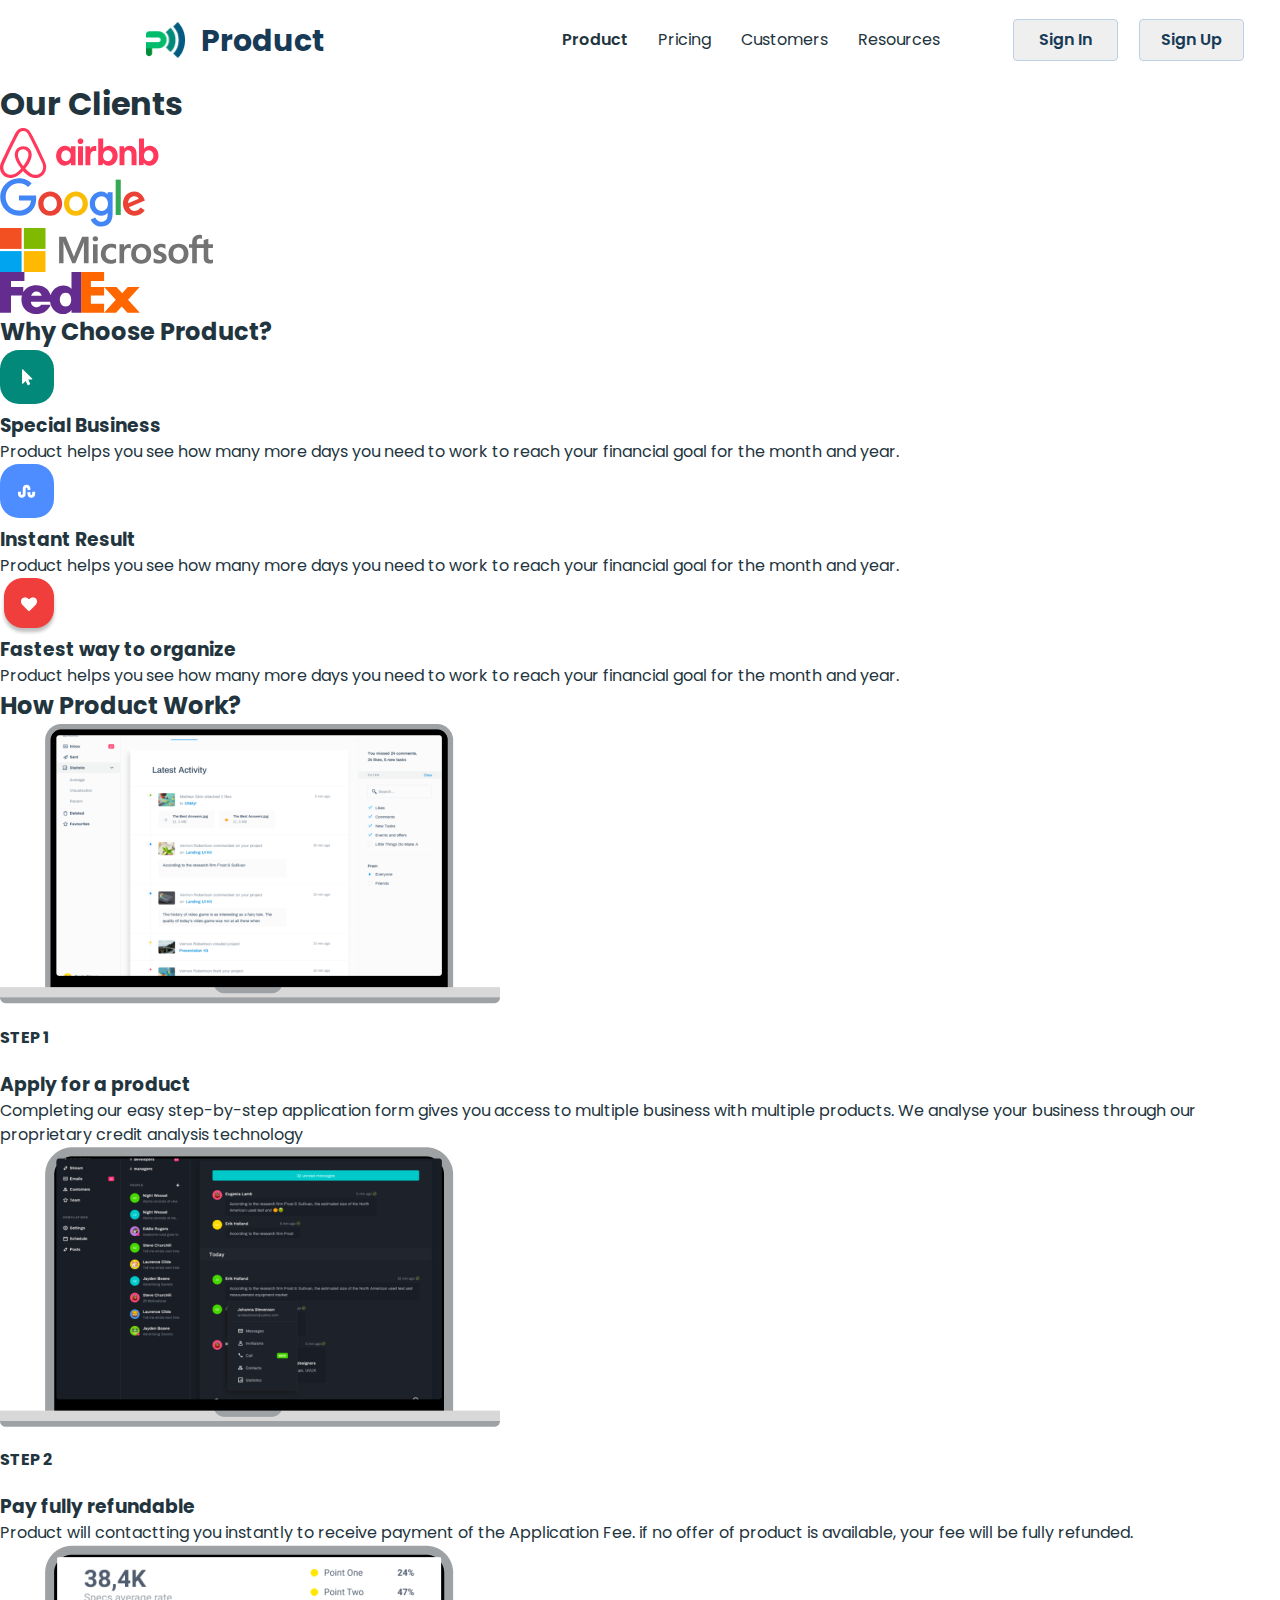
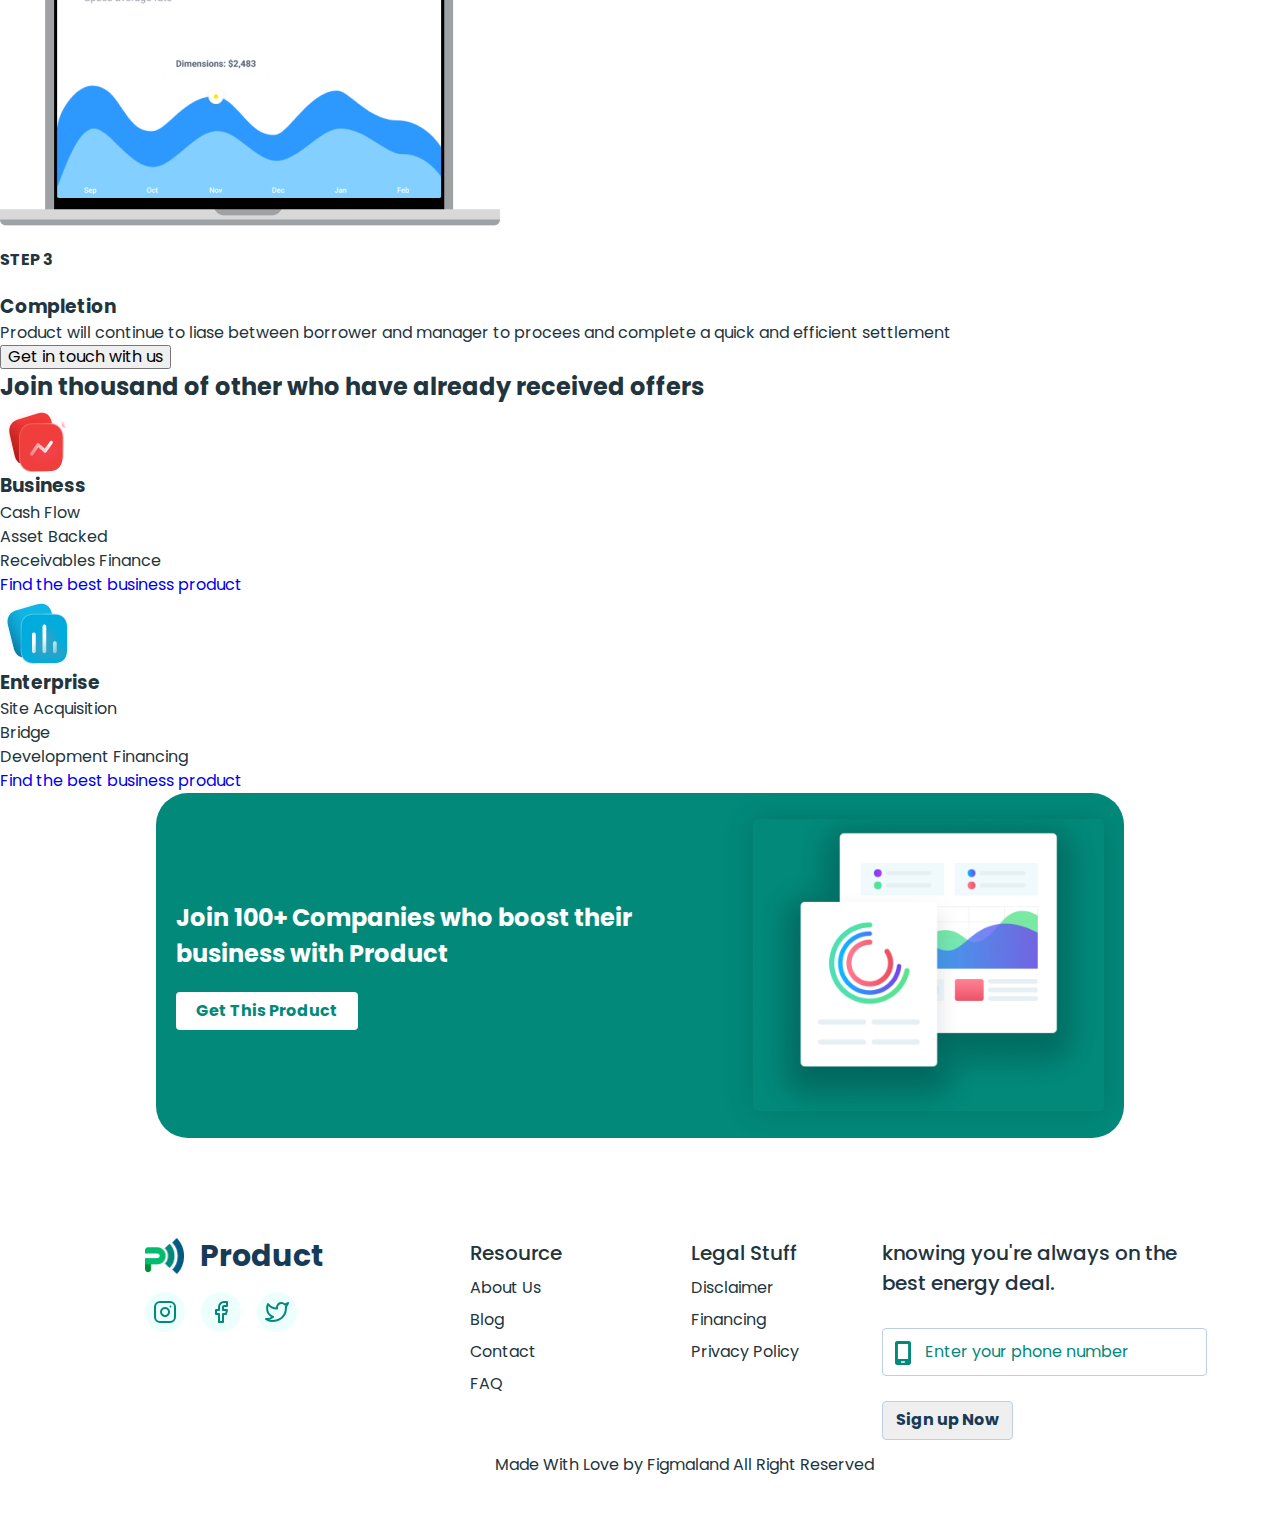
==== customer.html @ 03fc4db6 "companies-product start" ====
<!DOCTYPE html>
<html lang="en">

<head>
    <meta charset="UTF-8">
    <meta name="viewport" content="width=device-width, initial-scale=1.0">
    <title>Customer</title>
    <link rel="stylesheet"
        href="https://cdnjs.cloudflare.com/ajax/libs/modern-normalize/3.0.1/modern-normalize.min.css" />
    <link rel="stylesheet" href="https://fonts.googleapis.com/css2?family=Poppins:wght@400;500;600&display=swap">
    <link rel="stylesheet" href="https://fonts.googleapis.com/css2?family=Inter:wght@400;500;600&display=swap">
    <link rel="stylesheet" href="https://fonts.googleapis.com/css2?family=Montserrat:wght@400;500;600&display=swap">
    <link rel="stylesheet" href="https://fonts.googleapis.com/css2?family=Roboto:wght@400;500;600&display=swap">
    <link rel="stylesheet" href="https://fonts.googleapis.com/css2?family=Asap+Condensed:wght@400;500;600&display=swap">
    <link rel="stylesheet" href="./css/styles.css">
</head>

<body>

    <header>
        <div class="flex-block container">
            <nav>
                <a class="logo" href="./index.html"><img src="./images/logo.png" alt="logo" />Product</a>
                <ul class="nav-links">
                    <li><a href="./index.html">Product</a></li>
                    <li><a href="./prising.html">Pricing</a></li>
                    <li><a href="./customer.html">Customers</a></li>
                    <li><a href="./resources.html">Resources</a></li>
                </ul>
            </nav>
            <ul class="header-buttons">
                <li><button type="button">Sign In</button></li>
                <li><button type="button">Sign Up</button></li>
            </ul>
        </div>
    </header>

    <main>

        <section class="our-clients">
            <h1>Our Clients</h1>
            <ul>
                <li><img src="./images/customer/airbnb-logo.svg" alt="Airbnb Logo"></li>
                <li><img src="./images/customer/google-logo.svg" alt="Google Logo"></li>
                <li><img src="./images/customer/microsoft-logo.svg" alt="Microsoft Logo"></li>
                <li><img src="./images/customer/fedex-logo.svg" alt="FedEx Logo"></li>
            </ul>
        </section>

        <section class="choose-product">
            <h2>Why Choose Product?</h2>
            <ul class="choose-product-list">
                <li>
                    <img src="./images/icon-1.svg" alt="Special business icon">
                    <h3>Special Business</h3>
                    <p>Product helps you see how many
                        more days you need to work
                        to reach your financial goal
                        for the month and year.</p>
                </li>
                <li>
                    <img src="./images/icon-2.svg" alt="Instant result icon">
                    <h3>Instant Result</h3>
                    <p>Product helps you see how many
                        more days you need to work
                        to reach your financial goal
                        for the month and year.</p>
                </li>
                <li>
                    <img src="./images/customer/fastest-way-icon.png" alt="Fastest way icon">
                    <h3>Fastest way to organize</h3>
                    <p>Product helps you see how many
                        more days you need to work
                        to reach your financial goal
                        for the month and year.</p>
                </li>
            </ul>
        </section>

        <section class="how-product-work">
            <h2>How Product Work?</h2>
            <ul class="how-product-work-list">
                <li>
                    <img src="./images/customer/mac1.png" alt="Customer 1">
                    <h4>STEP 1</h4>
                    <h3>Apply for a product</h3>
                    <p>Completing our easy step-by-step application form gives you access to multiple business with
                        multiple products. We
                        analyse your business through our proprietary credit analysis technology</p>
                </li>
                <li>
                    <img src="./images/customer/mac2.png" alt="Customer 2">
                    <h4>STEP 2</h4>
                    <h3>Pay fully refundable</h3>
                    <p>Product will contactting you instantly to receive payment of the Application Fee. if no offer of
                        product is available,
                        your fee will be fully refunded.</p>
                </li>
                <li>
                    <img src="./images/customer/mac3.png" alt="Customer 3">
                    <h4>STEP 3</h4>
                    <h3>Completion</h3>
                    <p>Product will continue to liase between borrower and manager to procees
                        and complete a quick and efficient settlement</p>
                </li>
            </ul>
            <button type="button">Get in touch with us</button>
        </section>

        <section class="received-offers">
            <h2>Join thousand of other who have already received offers</h2>
            <ul class="received-offers-list">
                <li>
                    <img src="./images/customer/activity.png" alt="Business icon">
                    <h3>Business</h3>
                    <ul>
                        <li>Cash Flow</li>
                        <li>Asset Backed</li>
                        <li>Receivables Finance</li>
                    </ul>
                    <a href="#">Find the best business product</a>
                </li>
                <li>
                    <img src="./images/customer/chart.png" alt="Enterprise icon">
                    <h3>Enterprise</h3>
                    <ul>
                        <li>Site Acquisition</li>
                        <li>Bridge</li>
                        <li>Development Financing</li>
                    </ul>
                    <a href="#">Find the best business product</a>
                </li>
            </ul>
        </section>

        <section class="companies-product">
            <div class="flex-block container">
                <div class="companies-product-block">
                    <div class="companies-product-content">
                        <h2>Join 100+ Companies who boost their business with Product</h2>
                        <button type="button">Get This Product</button>
                    </div>
                    <div class="companies-product-image">
                        <img src="./images/promo.png" alt="business with Product">
                    </div>
                </div>
            </div>
        </section>
    </main>

    <footer>
        <div class="flex-block container">
            <div class="footer-column-block">
                <nav class="footer-nav">
                    <div class="footer-logo">
                        <a class="logo" href="./index.html"><img src="./images/logo.png" alt="logo" />Product</a>
                        <ul class="footer-social-list">
                            <li class="social-item">
                                <a class="social-link" href="https://www.instagram.com" target="_blank"
                                    rel="noopener noreferer">
                                    <svg class="social-icon" width="24" height="24">
                                        <use href="./images/icons.svg#instagram"></use>
                                    </svg>
                                </a>
                            </li>
                            <li class="social-item">
                                <a class="social-link" href="https://www.facebook.com" target="_blank"
                                    rel="noopener noreferer">
                                    <svg class="social-icon" width="24" height="24">
                                        <use href="./images/icons.svg#facebook"></use>
                                    </svg>
                                </a>
                            </li>
                            <li class="social-item">
                                <a class="social-link" href="https://www.twitter.com" target="_blank"
                                    rel="noopener noreferer">
                                    <svg class="social-icon" width="24" height="24">
                                        <use href="./images/icons.svg#twitter"></use>
                                    </svg>
                                </a>
                            </li>
                        </ul>
                    </div>
                    <div class="footer-column-resource">
                        <h3>Resource</h3>
                        <ul class="footer-links">
                            <li><a href="#">About Us</a></li>
                            <li><a href="#">Blog</a></li>
                            <li><a href="#">Contact</a></li>
                            <li><a href="#">FAQ</a></li>
                        </ul>
                    </div>
                    <div class="footer-column-legal">
                        <h3>Legal Stuff</h3>
                        <ul class="footer-links">
                            <li><a href="#">Disclaimer</a></li>
                            <li><a href="#">Financing</a></li>
                            <li><a href="#">Privacy Policy</a></li>
                        </ul>
                    </div>
                    <div class="footer-column-signup">
                        <h3>knowing you're always on the best energy deal.</h3>
                        <div class="input-block-container">
                            <input type="tel" placeholder="Enter your phone number" class="contact-form-input">
                            <button type="button">Sign up Now</button>
                            <svg class="contact-form-icon" width="18" height="28">
                                <use href="./images/icons.svg#mobile-screen"></use>
                            </svg>
                        </div>
                    </div>
                </nav>
                <div class="footer-copyright">
                    <p>Made With Love by Figmaland All Right Reserved</p>
                </div>
            </div>
        </div>
    </footer>

</body>

</html>
---- css/styles.css ----
:root {
    --font-family: "Poppins", sans-serif;
    --second-family: "Inter", sans-serif;
    --third-family: "Montserrat", sans-serif;
    --font3: "FontAwesome", sans-serif;
    --font4: "Roboto", sans-serif;
    --font5: "ProximaNova", sans-serif;
    --font6: "Asap Condensed", sans-serif;
}

html {
    box-sizing: border-box;
}

h1,
h2,
h3,
p {
    padding: 0;
    margin: 0;
}

img {
    display: block;
}

a {
    text-decoration: none;
}

ul {
    list-style-type: none;
    padding: 0;
    margin: 0;
}

body {
    font-family: var(--font-family);
    font-size: 16px;
    line-height: 1.5;
    background-color: #fff;
    color: #22343d;
    margin: 0;
    padding: 0;
}

.container {
    max-width: 1400px;
    margin: 0 auto;
}

.flex-block {
    display: flex;
}

/* Header */

header {
    display: flex;
    justify-content: space-between;
    align-items: center;
}

header img {
    width: 39px;
    height: 36px;
    margin: 22px 16px 22px 146px;
}

.logo {
    font-weight: 700;
    font-size: 30px;
    line-height: 0.9;
    color: #173a56;
}

nav {
    display: flex;
    align-items: center;
}

nav a {
    display: flex;
    align-items: center;
    text-decoration: none;
    color: inherit;
}

nav ul {
    display: flex;
    list-style: none;
    margin: 0;
    padding: 0;
}

.nav-links li:first-child a {
    font-weight: 600;
    font-size: 16px;
    line-height: 1.75;
}

.nav-links {
    display: flex;
    list-style: none;
    margin: 26px 0 26px 237px;
    padding: 0;
    gap: 30px;
    align-items: center;
}

.header-buttons {
    display: flex;
    list-style: none;
    padding: 0;
    margin: 19px 148px 19px 73px;
}

.header-buttons li + li {
    margin-left: 21px;
    margin-right: 148px;
}

.header-buttons li button {
    width: 105px;
    height: 42px;
    border-radius: 4px;
    font-weight: 600;
    font-size: 16px;
    line-height: 1.5;
    border: 1px solid #bcd0e5;
    text-align: center;
    color: #173a56;
    transition: background-color 250ms cubic-bezier(0.4, 0, 0.2, 1);
}

.header-buttons li button:hover,
.header-buttons li button:focus {
    background-color: #02897a;
    color: #fff;
    border: none;
}

/* Hero Work at the speed of thought */

.hero {
    display: flex;
    align-items: center;
    justify-content: space-between;
    padding: 20px 0;
    margin: 25px 145px 100px 145px;
}

.hero-text {
    margin-right: 35px;
    padding-top: 112px;
    padding-bottom: 112px;
    max-width: 465px;
}

.hero-image {
    width: 610px;
    height: 555px;
}

.hero-links {
    display: flex;
    align-items: center;
    gap: 30px;
    list-style: none;
    padding: 0;
}

.hero-text h1 {
    margin-bottom: 18px;
    font-weight: 700;
    font-size: 40px;
    line-height: 1.5;
}

.hero-text p {
    margin-bottom: 45px;
    font-weight: 400;
    font-size: 18px;
    line-height: 1.56;
}

.hero-links li {
    display: flex;
    align-items: center;
}

.hero-links a {
    display: flex;
    align-items: center;
    color: #02897a;
    font-weight: 600;
    font-size: 16px;
    text-decoration: underline;
}

.hero-links .icon {
    width: 16px;
    height: 18px;
    margin-right: 5px;
    fill: #02897a;
}

.hero-links button {
    width: 178px;
    height: 53px;
    border-radius: 4px;
    font-weight: 700;
    font-size: 16px;
    border: 1px solid #bcd0e5;
    text-align: center;
    color: #173a56;
    transition: background-color 250ms cubic-bezier(0.4, 0, 0.2, 1);
}

.hero-links button:hover,
.hero-links button:focus {
    background-color: #02897a;
    color: #fff;
    border: none;
}

/* Product Features Product was Built Specifically for You */

.product-features-block {
    display: flex;
    flex-direction: column;
    align-items: center;
    justify-content: center;
    width: 1400px;
}

.product-features-block h3 {
    font-weight: 600;
    font-size: 22px;
    line-height: 1.5;
}

.product-features-text {
    margin-bottom: 50px;
    font-weight: 500;
    font-size: 32px;
    line-height: 1.5;
    text-align: center;
}

.features-list {
    display: flex;
    justify-content: center;
    gap: 30px;
    list-style: none;
    padding: 0;
    margin: 0;
    flex-wrap: nowrap;
    margin-left: 145px;
    margin-right: 145px;
    margin-bottom: 50px;
}

.features-list li {
    max-width: 255px;
    text-align: left;
}

.features-list img {
    border-radius: 19px;
    width: 54px;
    height: 54px;
}

.product-features-button button {
    display: block;
    margin: 0 auto;
    width: 175px;
    height: 53px;
    border-radius: 4px;
    font-weight: 700;
    font-size: 16px;
    color: #fff;
    background-color: #02897a;
    border: none;
}

/* Companies Join 100+ Companies who boost their business with Product */

.companies-product-block {
    display: flex;
    justify-content: space-between;
    align-items: center;
    padding: 20px;
    border-radius: 32px;
    width: 968px;
    height: 345px;
    background-color: #02897a;
    margin: 0 auto;
}

.companies-product-block .companies-product-content {
    display: flex;
    flex-direction: column;
    align-items: flex-start;
    justify-content: center;
    padding-right: 20px;
}

.companies-product-block .companies-product-content h2 {
    margin-bottom: 20px;
    font-size: 24px;
    color: #fff;
}

.companies-product-block .companies-product-content button {
    display: block;
    padding: 10px 20px;
    font-size: 16px;
    font-weight: 700;
    color: #02897a;
    background-color: #fff;
    border: none;
    border-radius: 4px;
    cursor: pointer;
    transition: background-color 250ms cubic-bezier(0.4, 0, 0.2, 1);
}

.companies-product-block .companies-product-content button:hover,
.companies-product-block .companies-product-content button:focus {
    background-color: #025a4a;
    color: #fff;
}

.companies-product-block .companies-product-image {
    display: flex;
    align-items: center;
    justify-content: center;
}

.companies-product-block .companies-product-image img {
    border-radius: 5px;
    width: 351px;
    box-shadow: 0 0 32px 0 rgba(0, 0, 0, 0.15);
}

/* Footer */

.footer-column-block {
    display: flex;
    flex-direction: column;
    justify-content: space-between;
    margin: 0 145px;
    margin-top: 100px;
}

.footer-logo .logo {
    margin-right: 146px;
}

.footer-logo .logo img {
    width: 39px;
    height: 36px;
    padding: 0;
    margin-right: 16px;
}

.footer-nav {
    display: flex;
    justify-content: space-between;
    align-items: flex-start;
    padding: 0;
}

.footer-social-list {
    display: flex;
    gap: 16px;
    margin-top: 18px;
}

.social-link {
    display: inline-flex;
    align-items: center;
    justify-content: center;
    width: 40px;
    height: 40px;
    background-color: #edfffc;
    border-radius: 50%;
    text-decoration: none;
}

.footer-links {
    display: flex;
    flex-direction: column;
    gap: 8px;
}

.footer-column-resource {
    margin-right: 129px;
}

.footer-column-legal {
    margin-right: 83px;
    white-space: nowrap;
}

.footer-copyright {
    margin-top: 10px;
    margin-bottom: 40px;
    margin-left: 350px;
    font-weight: 400;
    font-size: 16px;
    line-height: 1.88;
}

.footer-nav h3 {
    font-weight: 500;
    font-size: 20px;
    line-height: 1.5;
    margin-bottom: 8px;
}

.input-block-container {
    position: relative;
}

.contact-form-input {
    border: 1px solid #bcd0e5;
    border-radius: 4px;
    width: 325px;
    height: 48px;
    margin-top: 22px;
    background-color: transparent;
    padding: 0 43px 0 42px;
    outline: transparent;
    transition: border-color 250ms cubic-bezier(0.4, 0, 0.2, 1);
}

.contact-form-input::placeholder {
    font-weight: 400;
    font-size: 16px;
    line-height: 1.75;
    color: #02897a;
}

.contact-form-icon {
    position: absolute;
    left: 12px;
    top: 35%;
    transform: translateY(-50%);
    transition: fill 250ms cubic-bezier(0.4, 0, 0.2, 1);
}

.contact-form-input:focus,
.contact-form-input:hover {
    border-color: #02897a;
}

.footer-column-signup button {
    width: 131px;
    height: 39px;
    border-radius: 4px;
    font-weight: 700;
    font-size: 16px;
    border: 1px solid #bcd0e5;
    text-align: center;
    color: #173a56;
    margin-top: 25px;
    padding: 0;
    transition: background-color 250ms cubic-bezier(0.4, 0, 0.2, 1);
}

.footer-column-signup button:hover,
.footer-column-signup button:focus {
    background-color: #02897a;
    color: #fff;
    border: none;
}
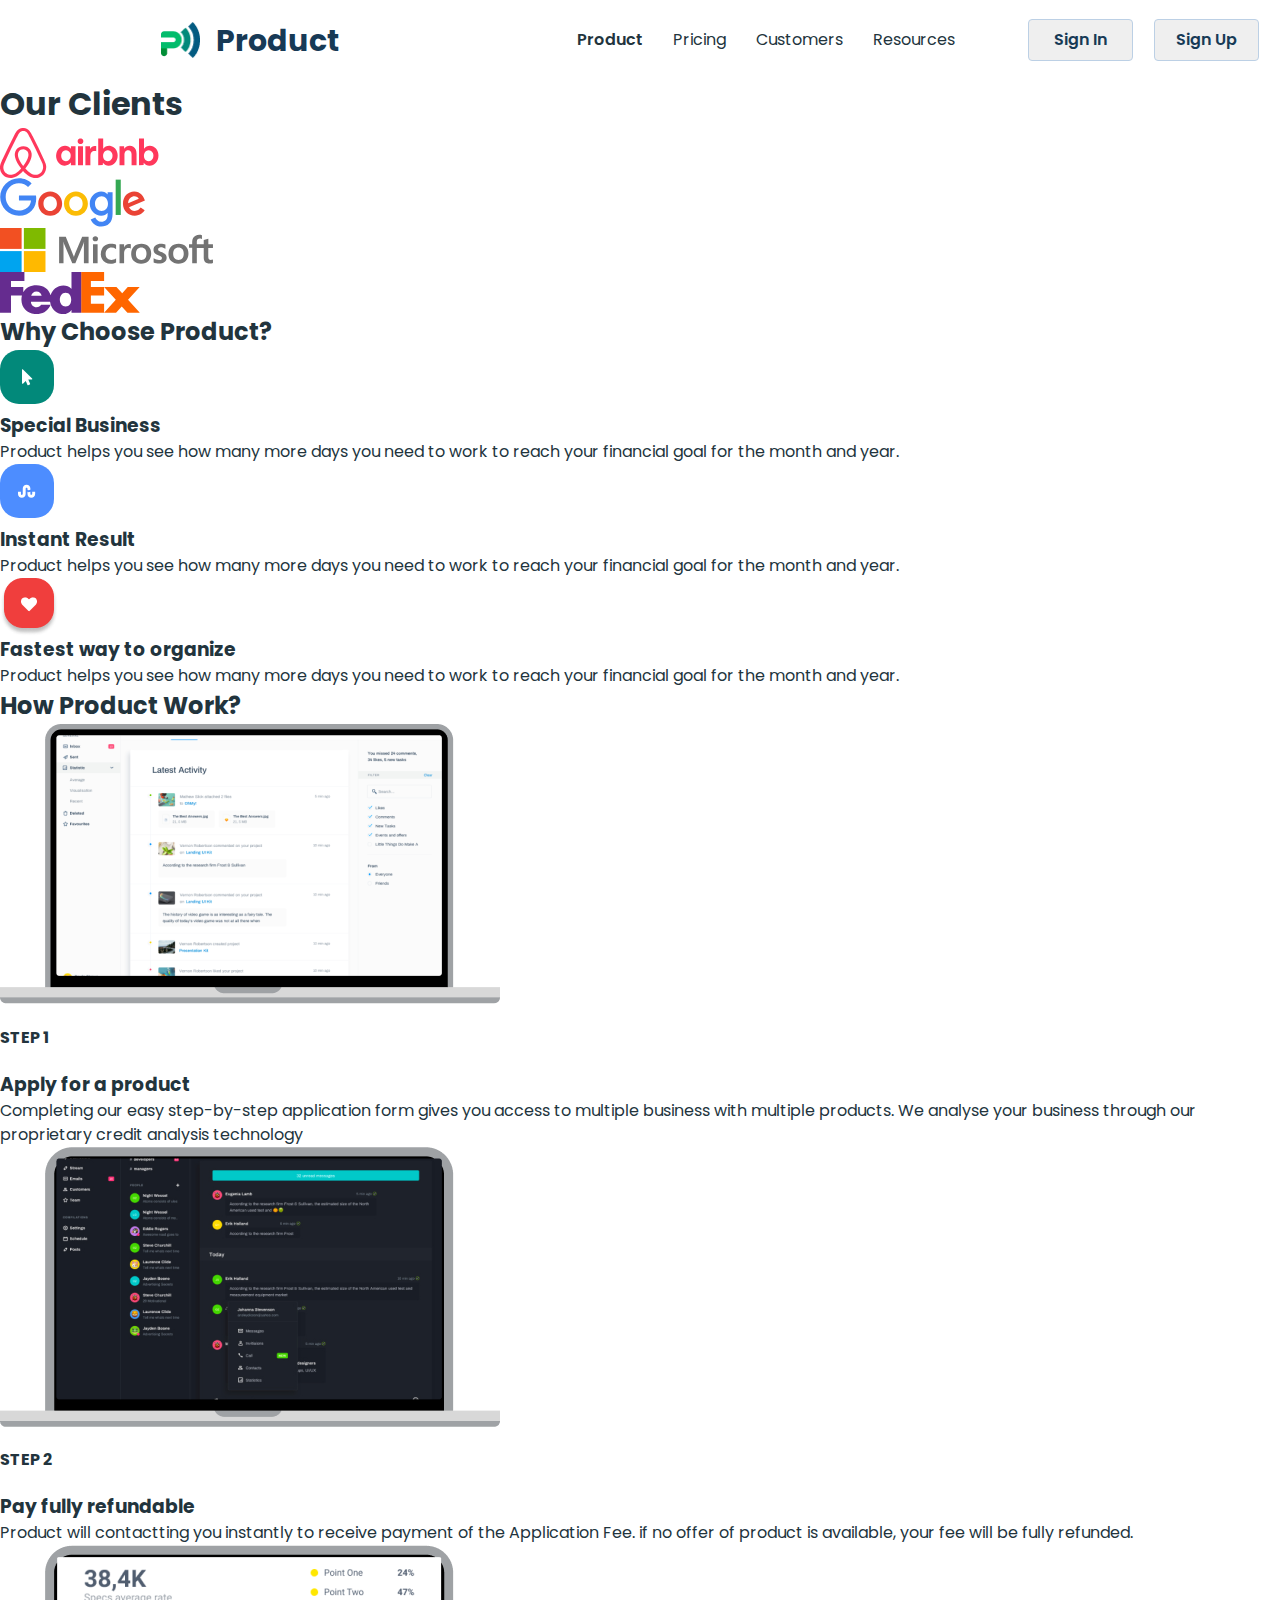
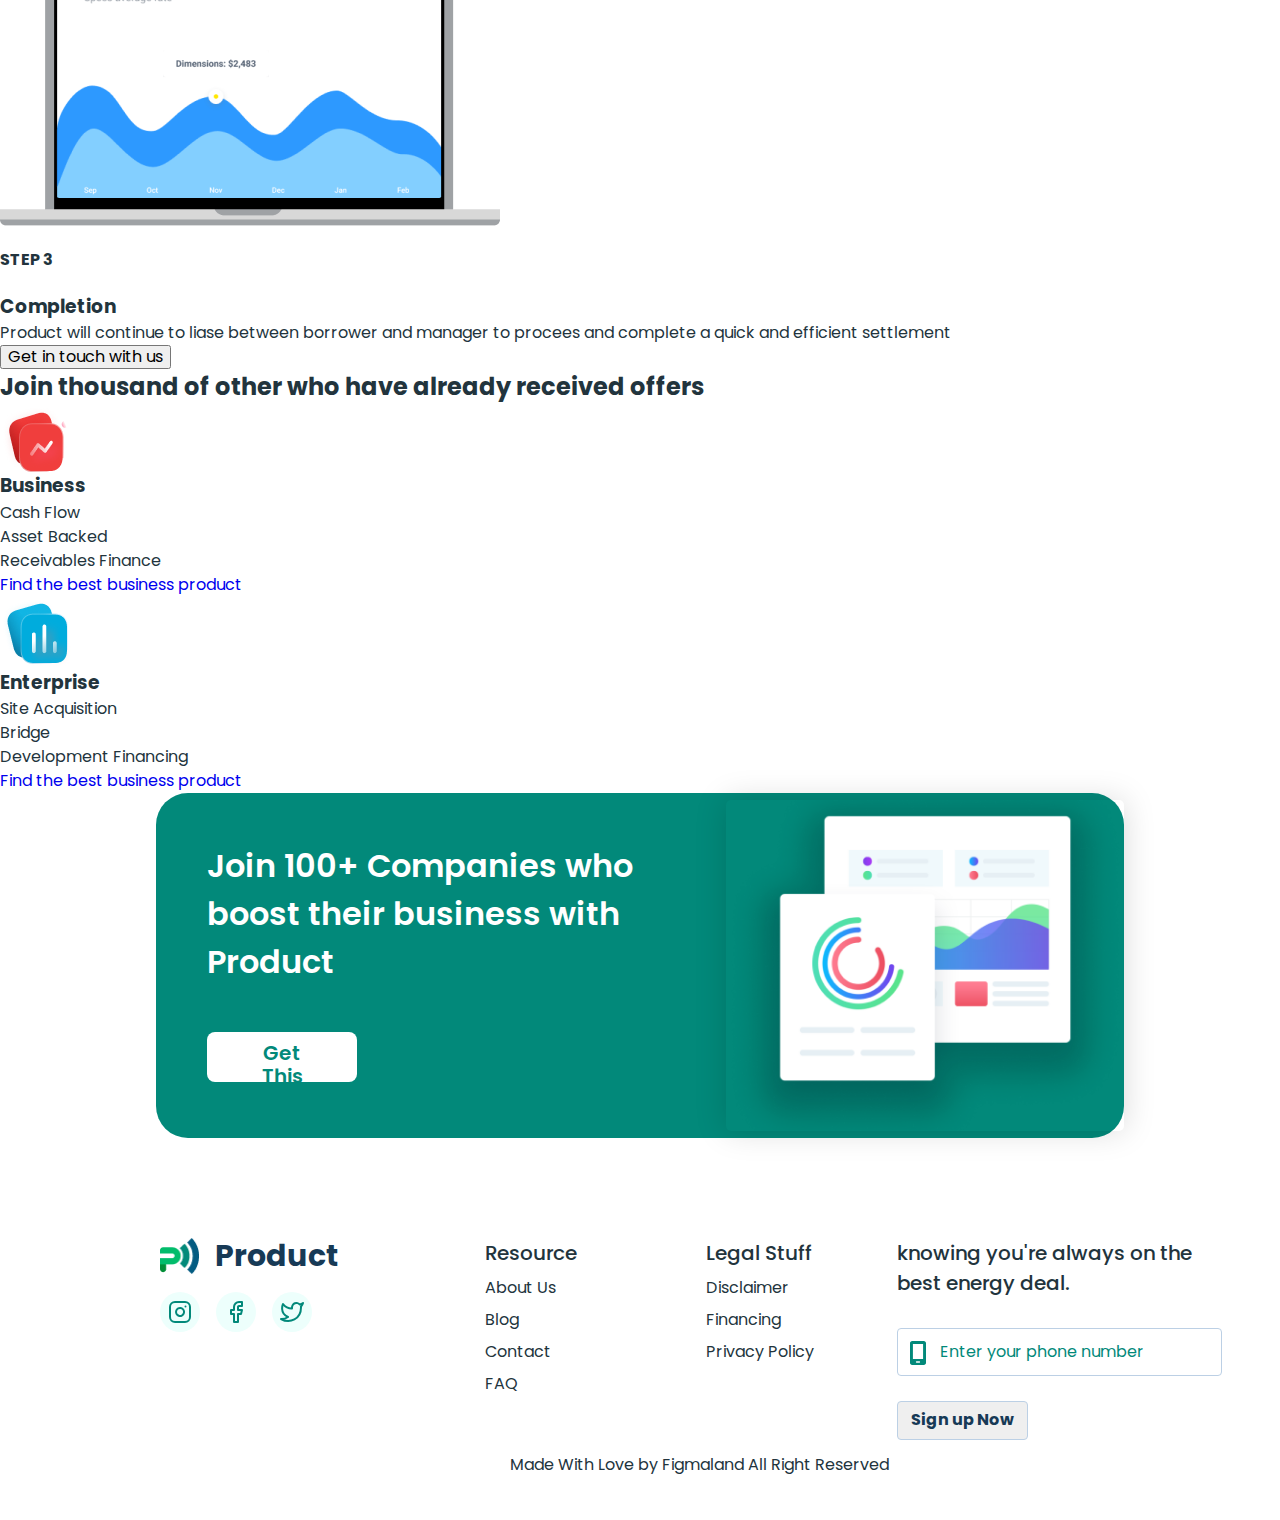
==== commit dd1fa4ab: "block Join 100+ Companies done" ====
--- a/customer.html
+++ b/customer.html
@@ -138,7 +138,7 @@
                 <div class="companies-product-block">
                     <div class="companies-product-content">
                         <h2>Join 100+ Companies who boost their business with Product</h2>
-                        <button type="button">Get This Product</button>
+                        <button type="button">Get This</button>
                     </div>
                     <div class="companies-product-image">
                         <img src="./images/promo.png" alt="business with Product">
--- a/css/styles.css
+++ b/css/styles.css
@@ -47,6 +47,7 @@
 .container {
     max-width: 1400px;
     margin: 0 auto;
+    padding: 0 15px;
 }
 
 .flex-block {
@@ -291,7 +292,6 @@
     display: flex;
     justify-content: space-between;
     align-items: center;
-    padding: 20px;
     border-radius: 32px;
     width: 968px;
     height: 345px;
@@ -304,24 +304,30 @@
     flex-direction: column;
     align-items: flex-start;
     justify-content: center;
-    padding-right: 20px;
+    padding-right: 10px;
 }
 
 .companies-product-block .companies-product-content h2 {
-    margin-bottom: 20px;
-    font-size: 24px;
-    color: #fff;
+    font-weight: 600;
+    font-size: 32px;
+    line-height: 1.5;
+    color: #fff;
+    margin: 49px 0 46px 51px;
 }
 
 .companies-product-block .companies-product-content button {
     display: block;
-    padding: 10px 20px;
-    font-size: 16px;
-    font-weight: 700;
+    padding: 10px 34px;
+    margin-left: 51px;
+    margin-bottom: 56px;
+    font-weight: 600;
+    font-size: 20px;
     color: #02897a;
     background-color: #fff;
     border: none;
-    border-radius: 4px;
+    border-radius: 8px;
+    width: 150px;
+    height: 50px;
     cursor: pointer;
     transition: background-color 250ms cubic-bezier(0.4, 0, 0.2, 1);
 }
@@ -335,12 +341,14 @@
 .companies-product-block .companies-product-image {
     display: flex;
     align-items: center;
-    justify-content: center;
+    justify-content: flex-start;
+    flex-direction: column;
+    gap: 10px;
 }
 
 .companies-product-block .companies-product-image img {
     border-radius: 5px;
-    width: 351px;
+    height: 331px;
     box-shadow: 0 0 32px 0 rgba(0, 0, 0, 0.15);
 }
 
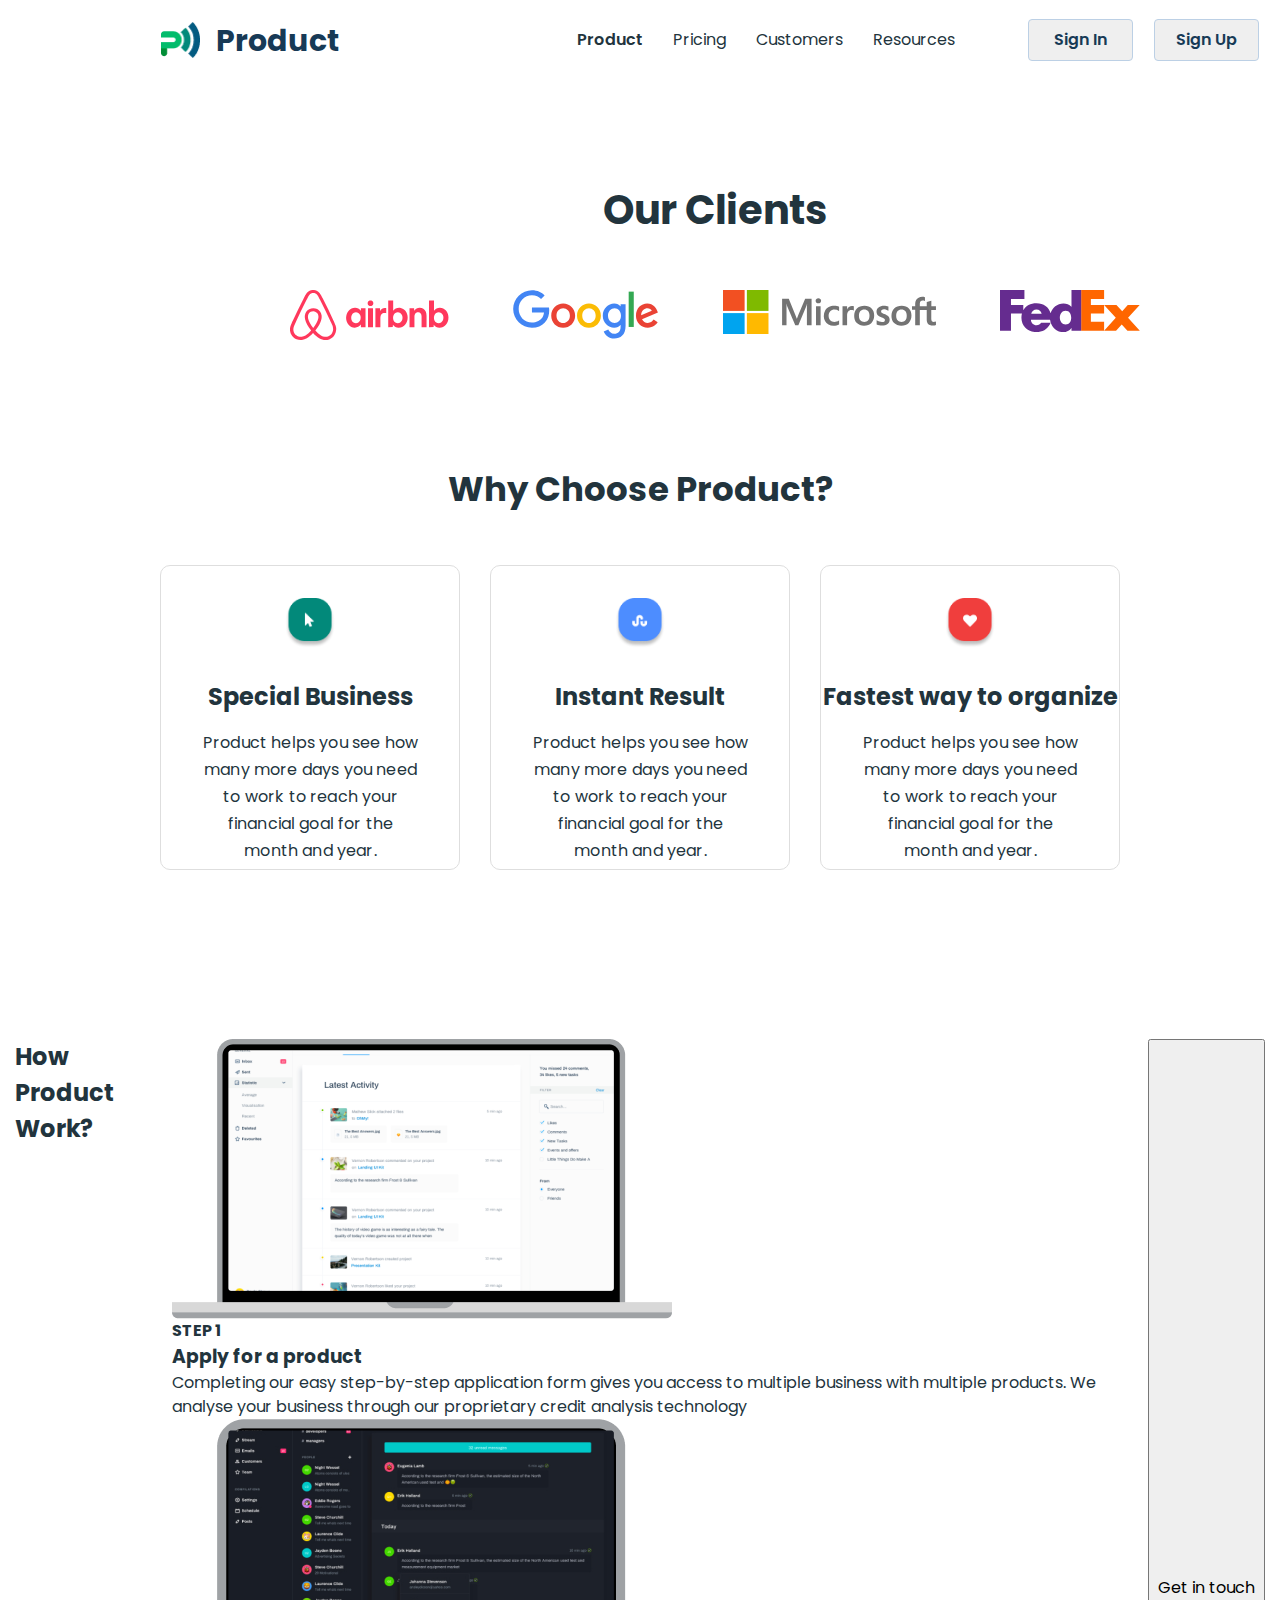
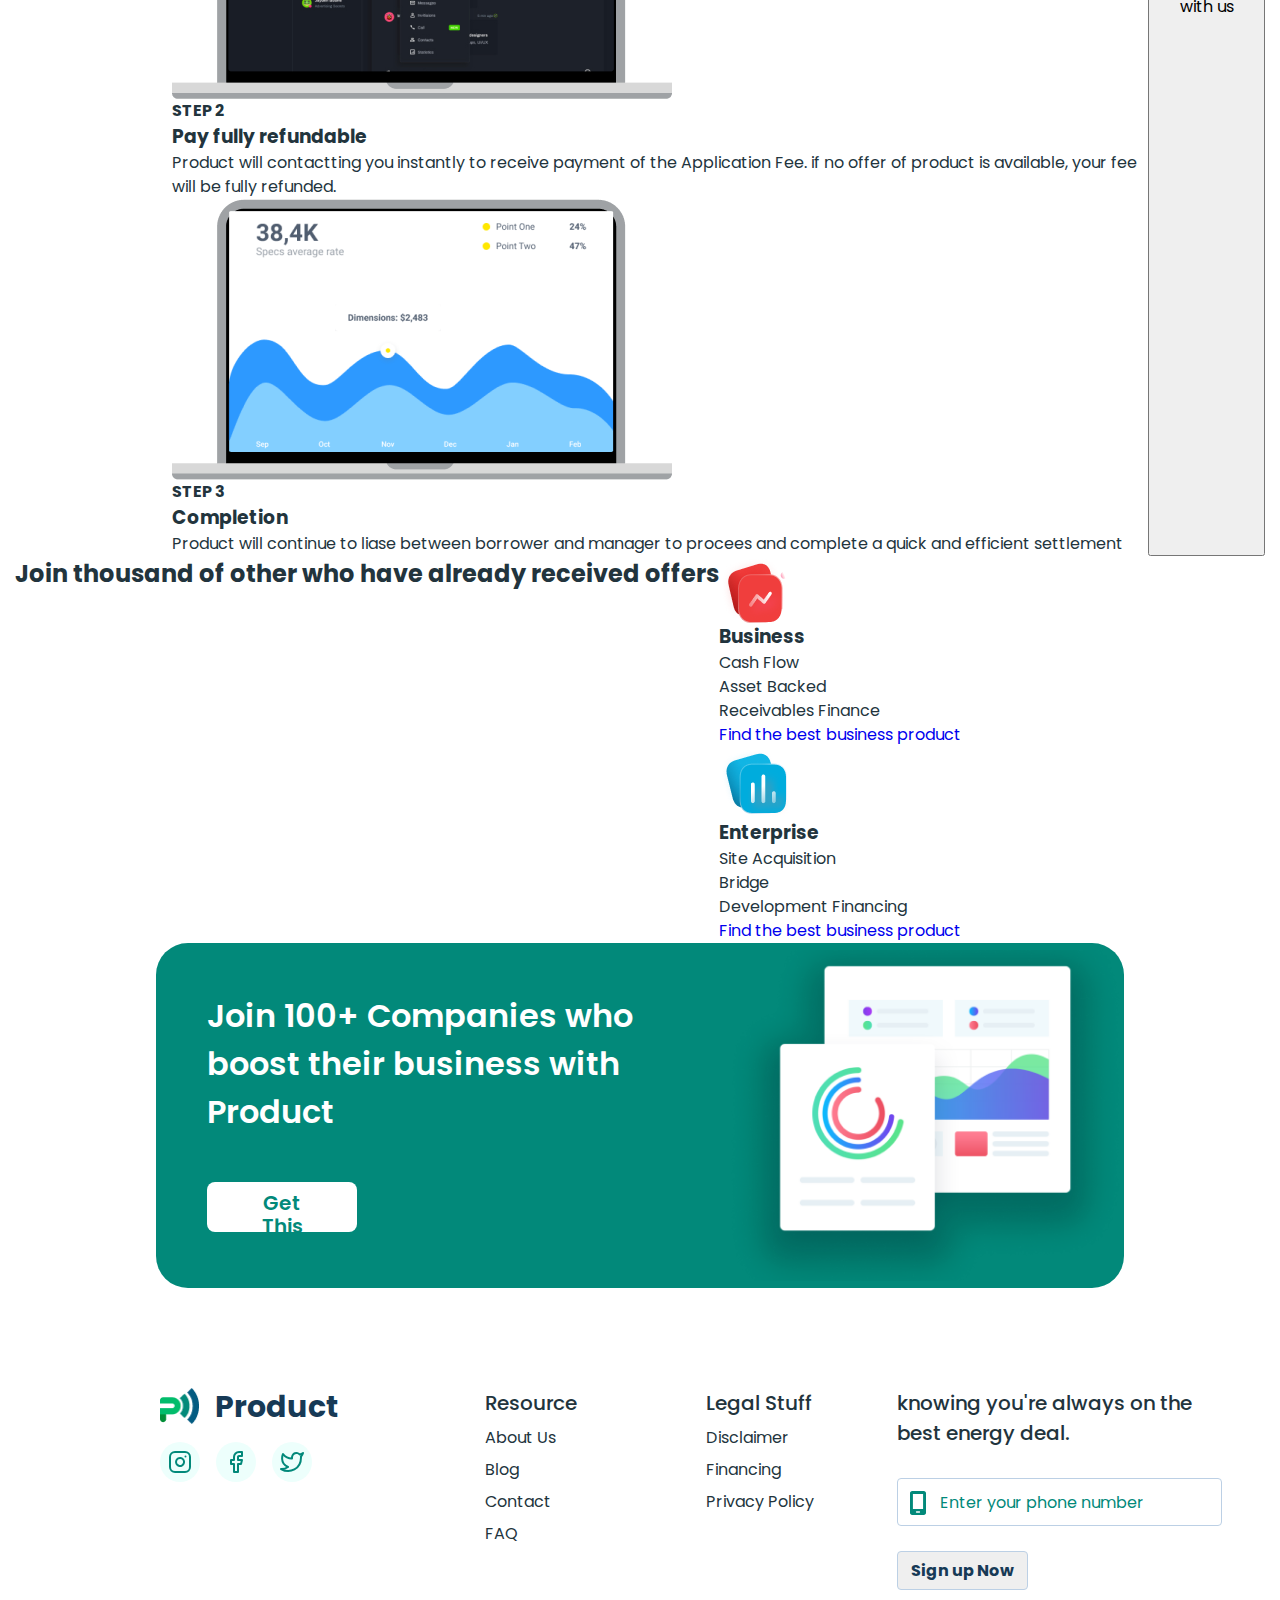
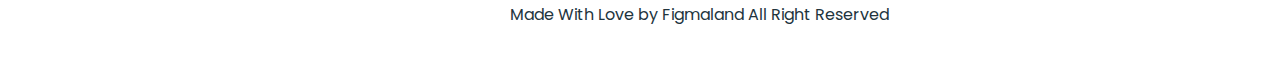
==== commit ed7e8e55: "block choose-product in customer is done" ====
--- a/customer.html
+++ b/customer.html
@@ -38,99 +38,128 @@
     <main>
 
         <section class="our-clients">
-            <h1>Our Clients</h1>
-            <ul>
-                <li><img src="./images/customer/airbnb-logo.svg" alt="Airbnb Logo"></li>
-                <li><img src="./images/customer/google-logo.svg" alt="Google Logo"></li>
-                <li><img src="./images/customer/microsoft-logo.svg" alt="Microsoft Logo"></li>
-                <li><img src="./images/customer/fedex-logo.svg" alt="FedEx Logo"></li>
-            </ul>
+            <div class="flex-block container">
+                <div class="our-clients-content">
+                    <h1>Our Clients</h1>
+                    <ul class="our-clients-list">
+                        <li class="client-logo-item">
+                            <svg class="our-clients-icon" width="159" height="50" alt="Airbnb Logo">
+                                <use href="./images/icons.svg#airbnb-logo"></use>
+                            </svg>
+                        </li>
+                        <li class="client-logo-item">
+                            <svg class="our-clients-icon" width="146" height="50" alt="Google Logo">
+                                <use href="./images/icons.svg#google-logo"></use>
+                            </svg>
+                        </li>
+                        <li class="client-logo-item">
+                            <svg class="our-clients-icon" width="213" height="44" alt="Microsoft Logo">
+                                <use href="./images/icons.svg#microsoft-logo"></use>
+                            </svg>
+                        </li>
+                        <li class="client-logo-item">
+                            <svg class="our-clients-icon" width="140" height="42" alt="FedEx Logo">
+                                <use href="./images/icons.svg#fedex-logo"></use>
+                            </svg>
+                        </li>
+                    </ul>
+                </div>
+            </div>
         </section>
 
         <section class="choose-product">
-            <h2>Why Choose Product?</h2>
-            <ul class="choose-product-list">
-                <li>
-                    <img src="./images/icon-1.svg" alt="Special business icon">
-                    <h3>Special Business</h3>
-                    <p>Product helps you see how many
-                        more days you need to work
-                        to reach your financial goal
-                        for the month and year.</p>
-                </li>
-                <li>
-                    <img src="./images/icon-2.svg" alt="Instant result icon">
-                    <h3>Instant Result</h3>
-                    <p>Product helps you see how many
-                        more days you need to work
-                        to reach your financial goal
-                        for the month and year.</p>
-                </li>
-                <li>
-                    <img src="./images/customer/fastest-way-icon.png" alt="Fastest way icon">
-                    <h3>Fastest way to organize</h3>
-                    <p>Product helps you see how many
-                        more days you need to work
-                        to reach your financial goal
-                        for the month and year.</p>
-                </li>
-            </ul>
+            <div class="flex-block container">
+                <div class="choose-product-content">
+                    <h2>Why Choose Product?</h2>
+                    <ul class="choose-product-list">
+                        <li class="choose-product-item">
+                            <img src="./images/icon-1.png" alt="Special business icon" width="50" height="50" />
+                            <h3>Special Business</h3>
+                            <p>Product helps you see how many
+                                more days you need to work
+                                to reach your financial goal
+                                for the month and year.</p>
+                        </li>
+                        <li class="choose-product-item">
+                            <img src="./images/icon-2.png" alt="Instant result icon" width="50" height="50" />
+                            <h3>Instant Result</h3>
+                            <p>Product helps you see how many
+                                more days you need to work
+                                to reach your financial goal
+                                for the month and year.</p>
+                        </li>
+                        <li class="choose-product-item">
+                            <img src="./images/icon-3.png" alt="Fastest way icon" width="50" height="50" />
+                            <h3>Fastest way to organize</h3>
+                            <p>Product helps you see how many
+                                more days you need to work
+                                to reach your financial goal
+                                for the month and year.</p>
+                        </li>
+                    </ul>
+                </div>
+            </div>
         </section>
 
         <section class="how-product-work">
-            <h2>How Product Work?</h2>
-            <ul class="how-product-work-list">
-                <li>
-                    <img src="./images/customer/mac1.png" alt="Customer 1">
-                    <h4>STEP 1</h4>
-                    <h3>Apply for a product</h3>
-                    <p>Completing our easy step-by-step application form gives you access to multiple business with
-                        multiple products. We
-                        analyse your business through our proprietary credit analysis technology</p>
-                </li>
-                <li>
-                    <img src="./images/customer/mac2.png" alt="Customer 2">
-                    <h4>STEP 2</h4>
-                    <h3>Pay fully refundable</h3>
-                    <p>Product will contactting you instantly to receive payment of the Application Fee. if no offer of
-                        product is available,
-                        your fee will be fully refunded.</p>
-                </li>
-                <li>
-                    <img src="./images/customer/mac3.png" alt="Customer 3">
-                    <h4>STEP 3</h4>
-                    <h3>Completion</h3>
-                    <p>Product will continue to liase between borrower and manager to procees
-                        and complete a quick and efficient settlement</p>
-                </li>
-            </ul>
-            <button type="button">Get in touch with us</button>
+            <div class="flex-block container">
+                <h2>How Product Work?</h2>
+                <ul class="how-product-work-list">
+                    <li>
+                        <img src="./images/customer/mac1.png" alt="Customer 1">
+                        <h4>STEP 1</h4>
+                        <h3>Apply for a product</h3>
+                        <p>Completing our easy step-by-step application form gives you access to multiple business with
+                            multiple products. We
+                            analyse your business through our proprietary credit analysis technology</p>
+                    </li>
+                    <li>
+                        <img src="./images/customer/mac2.png" alt="Customer 2">
+                        <h4>STEP 2</h4>
+                        <h3>Pay fully refundable</h3>
+                        <p>Product will contactting you instantly to receive payment of the Application Fee. if no offer
+                            of
+                            product is available,
+                            your fee will be fully refunded.</p>
+                    </li>
+                    <li>
+                        <img src="./images/customer/mac3.png" alt="Customer 3">
+                        <h4>STEP 3</h4>
+                        <h3>Completion</h3>
+                        <p>Product will continue to liase between borrower and manager to procees
+                            and complete a quick and efficient settlement</p>
+                    </li>
+                </ul>
+                <button type="button">Get in touch with us</button>
+            </div>
         </section>
 
         <section class="received-offers">
-            <h2>Join thousand of other who have already received offers</h2>
-            <ul class="received-offers-list">
-                <li>
-                    <img src="./images/customer/activity.png" alt="Business icon">
-                    <h3>Business</h3>
-                    <ul>
-                        <li>Cash Flow</li>
-                        <li>Asset Backed</li>
-                        <li>Receivables Finance</li>
-                    </ul>
-                    <a href="#">Find the best business product</a>
-                </li>
-                <li>
-                    <img src="./images/customer/chart.png" alt="Enterprise icon">
-                    <h3>Enterprise</h3>
-                    <ul>
-                        <li>Site Acquisition</li>
-                        <li>Bridge</li>
-                        <li>Development Financing</li>
-                    </ul>
-                    <a href="#">Find the best business product</a>
-                </li>
-            </ul>
+            <div class="flex-block container">
+                <h2>Join thousand of other who have already received offers</h2>
+                <ul class="received-offers-list">
+                    <li>
+                        <img src="./images/customer/activity.png" alt="Business icon">
+                        <h3>Business</h3>
+                        <ul>
+                            <li>Cash Flow</li>
+                            <li>Asset Backed</li>
+                            <li>Receivables Finance</li>
+                        </ul>
+                        <a href="#">Find the best business product</a>
+                    </li>
+                    <li>
+                        <img src="./images/customer/chart.png" alt="Enterprise icon">
+                        <h3>Enterprise</h3>
+                        <ul>
+                            <li>Site Acquisition</li>
+                            <li>Bridge</li>
+                            <li>Development Financing</li>
+                        </ul>
+                        <a href="#">Find the best business product</a>
+                    </li>
+                </ul>
+            </div>
         </section>
 
         <section class="companies-product">
--- a/css/styles.css
+++ b/css/styles.css
@@ -15,9 +15,12 @@
 h1,
 h2,
 h3,
+h4,
+h5,
+h6,
 p {
-    padding: 0;
     margin: 0;
+    padding: 0;
 }
 
 img {
@@ -28,7 +31,8 @@
     text-decoration: none;
 }
 
-ul {
+ul,
+ol {
     list-style-type: none;
     padding: 0;
     margin: 0;
@@ -232,34 +236,43 @@
     flex-direction: column;
     align-items: center;
     justify-content: center;
-    width: 1400px;
-}
-
-.product-features-block h3 {
+    margin: 0 145px 50px 145px;
+}
+
+.product-features-text {
+    margin-bottom: 50px;
+}
+
+.product-features-text h2 {
+    font-weight: 500;
+    font-size: 32px;
+    line-height: 1.5;
+    text-align: center;
+}
+
+.features-list {
+    display: flex;
+    justify-content: center;
+    gap: 30px;
+    list-style: none;
+    padding: 0;
+    margin: 0;
+    flex-wrap: nowrap;
+    margin-bottom: 50px;
+}
+
+.features-list h3 {
     font-weight: 600;
     font-size: 22px;
     line-height: 1.5;
-}
-
-.product-features-text {
-    margin-bottom: 50px;
-    font-weight: 500;
-    font-size: 32px;
-    line-height: 1.5;
-    text-align: center;
-}
-
-.features-list {
-    display: flex;
-    justify-content: center;
-    gap: 30px;
-    list-style: none;
-    padding: 0;
-    margin: 0;
-    flex-wrap: nowrap;
-    margin-left: 145px;
-    margin-right: 145px;
-    margin-bottom: 50px;
+    margin-bottom: 13px;
+}
+
+.features-list p {
+    font-weight: 400;
+    font-size: 16px;
+    line-height: 1.63;
+    margin-bottom: 20px;
 }
 
 .features-list li {
@@ -271,18 +284,28 @@
     border-radius: 19px;
     width: 54px;
     height: 54px;
+    margin-bottom: 18px;
 }
 
 .product-features-button button {
     display: block;
     margin: 0 auto;
+    margin-bottom: 50px;
     width: 175px;
     height: 53px;
     border-radius: 4px;
     font-weight: 700;
     font-size: 16px;
+    color: #173a56;
+    border: 1px solid #bcd0e5;
+    cursor: pointer;
+    transition: background-color 250ms cubic-bezier(0.4, 0, 0.2, 1);
+}
+
+.product-features-button button:hover,
+.product-features-button button:focus {
+    background-color: #026f5c;
     color: #fff;
-    background-color: #02897a;
     border: none;
 }
 
@@ -336,6 +359,7 @@
 .companies-product-block .companies-product-content button:focus {
     background-color: #025a4a;
     color: #fff;
+    border: none;
 }
 
 .companies-product-block .companies-product-image {
@@ -347,9 +371,547 @@
 }
 
 .companies-product-block .companies-product-image img {
+    height: 331px;
+}
+
+/* Management section Effortless Validation for */
+
+.section {
+    display: flex;
+    justify-content: space-between;
+    align-items: flex-start;
+    margin: 0 145px 100px 145px;
+}
+
+.section-content {
+    flex: 1;
+}
+
+.section-content h3 {
+    margin-bottom: 8px;
+}
+
+.section-content h2 {
+    margin-bottom: 25px;
+}
+
+.section-content p {
+    margin-bottom: 30px;
+}
+
+.section-list {
+    list-style: none;
+    padding: 0;
+    margin: 0;
+}
+
+.section-list li {
+    margin-bottom: 25px;
+}
+
+.section-list h3 {
+    margin-bottom: 12px;
+}
+
+.section-list p {
+    margin: 0;
+}
+
+.section-image {
+    flex: 1;
+    display: flex;
+    justify-content: center;
+    align-items: center;
+}
+
+.section-image img {
+    max-width: 100%;
+    height: auto;
+    border-radius: 8px;
+}
+
+/* Specific styles */
+.management-content {
+    margin-right: 20px;
+}
+
+.customer-support-image {
+    margin-right: 84px;
+}
+
+.customer-list p {
+    display: flex;
+    align-items: center;
+    margin: 0;
+}
+
+.customer-icon {
+    margin-right: 30px;
+    width: 35px;
+    height: 35px;
+    flex-shrink: 0;
+}
+
+/* Contents Strategies */
+
+.contents-strategies-block {
+    display: flex;
+    flex-direction: column;
+    align-items: flex-start;
+    margin: 0 145px 171px 145px;
+}
+
+.text-content {
+    text-align: left;
+}
+
+.text-content h2 {
+    font-weight: 700;
+    font-size: 34px;
+    margin-bottom: 10px;
+}
+
+.text-content p {
+    font-weight: 500;
+    font-size: 16px;
+    line-height: 1.63;
+    margin-bottom: 40px;
+}
+
+.contents-strategies-list {
+    display: flex;
+    flex-wrap: nowrap;
+    justify-content: space-between;
+    align-items: center;
+    list-style: none;
+    width: 100%;
+}
+
+.contents-strategies-list li {
+    display: flex;
+    flex-direction: column;
+    align-items: flex-start;
+    margin-right: 30px;
+    border: 1px solid #dedede;
+    border-radius: 8px;
+    max-width: 350px;
+    transition: border-color 0.3s ease, color 0.3s ease;
+}
+
+.contents-strategies-list li:last-child {
+    margin-right: 0;
+}
+
+.contents-strategies-list li:hover,
+.contents-strategies-list li:focus {
+    border-color: #02897a;
+}
+
+.contents-strategies-list li img {
+    width: auto;
+    height: auto;
+    margin-right: 10px;
+}
+
+.contents-strategies-list li p {
+    margin: 24px 0 12px 24px;
+}
+
+.contents-strategies-list li h3 {
+    margin: 0 0 40px 27px;
+    transition: color 0.3s ease;
+}
+
+.contents-strategies-list li:hover h3,
+.contents-strategies-list li:focus h3 {
+    color: #02897a;
+}
+
+/* Price Table*/
+
+.price-table-section {
+    display: flex;
+    flex-direction: column;
+    align-items: center;
+    width: 100%;
+    margin: 0 145px 171px 145px;
+}
+
+.price-table-header {
+    text-align: center;
+    margin-bottom: 20px;
+}
+
+.price-table-list {
+    display: flex;
+    justify-content: space-between;
+    align-items: flex-start;
+    list-style: none;
+    padding: 0;
+    margin: 0;
+    width: 100%;
+}
+
+.price-table-item {
+    box-shadow: 0 2px 8px 0 rgba(0, 0, 0, 0.25);
+    border-radius: 8px;
+    width: 322px;
+    height: 456px;
+    margin-right: 20px;
+    display: flex;
+    flex-direction: column;
+    justify-content: center;
+    align-items: center;
+    text-align: center;
+    position: relative;
+    transition: background 0.3s ease, color 0.3s ease;
+}
+
+.price-table-item h3,
+.price-table-item p,
+.price-table-item .price,
+.price-table-item ul,
+.price-table-item button,
+.price-table-item .dollar-sign,
+.price-table-item .amount {
+    transition: color 0.3s ease;
+}
+
+.price-table-item:hover,
+.price-table-item:focus,
+.price-table-item.active {
+    background: #02897a;
+    color: #fff;
+}
+
+.price-table-item.active h3,
+.price-table-item.active p,
+.price-table-item.active .price,
+.price-table-item.active ul,
+.price-table-item.active button,
+.price-table-item.active .dollar-sign,
+.price-table-item.active .amount,
+.price-table-item:hover h3,
+.price-table-item:hover p,
+.price-table-item:hover .price,
+.price-table-item:hover ul,
+.price-table-item:hover button,
+.price-table-item:hover .dollar-sign,
+.price-table-item:hover .amount,
+.price-table-item:focus h3,
+.price-table-item:focus p,
+.price-table-item:focus .price,
+.price-table-item:focus ul,
+.price-table-item:focus button,
+.price-table-item:focus .dollar-sign,
+.price-table-item:focus .amount {
+    color: #fff;
+}
+
+.price-table-item.active button,
+.price-table-item:hover button,
+.price-table-item:focus button {
+    background-color: #fff;
+    color: #02897a;
+}
+
+.price-table-item:last-child {
+    margin-right: 0;
+}
+
+.price-table-item h3 {
+    font-weight: 700;
+    font-size: 24px;
+    line-height: 1.67;
+    margin: 32px 0 8px 0;
+}
+
+.price-table-item p {
+    margin-bottom: 16px;
+}
+
+.price-table-item .price {
+    position: relative;
+    width: 100%;
+    height: 100px;
+    margin-bottom: 16px;
+}
+
+.price-table-item .amount,
+.price-table-item .dollar-sign,
+.price-table-item .per-month {
+    position: absolute;
+    left: 84px;
+    top: 0;
+}
+
+.price-table-list li:last-child .amount {
+    left: calc(84px - 20px);
+}
+
+.price-table-item .amount {
+    font-weight: 700;
+    font-size: 76px;
+    line-height: 1.32;
+    letter-spacing: 0em;
+    text-align: center;
+    color: #02897a;
+}
+
+.price-table-item .dollar-sign {
+    font-weight: 700;
+    font-size: 24px;
+    line-height: 1.25;
+    letter-spacing: 0em;
+    color: #02897a;
+    top: 18px;
+    left: 140px;
+}
+
+.price-table-item .per-month {
+    font-weight: 400;
+    font-size: 16px;
+    line-height: 1.1875;
+    letter-spacing: 0.01em;
+    color: #afafaf;
+    top: 57px;
+    left: 140px;
+}
+
+.price-table-item ul {
+    list-style: none;
+    padding: 0;
+    margin: 0;
+}
+
+.price-table-item ul li {
+    margin-bottom: 16px;
+}
+
+.price-table-item ul li:last-child {
+    margin-bottom: 30px;
+}
+
+.price-table-item button {
+    padding: 10px 20px;
+    font-size: 16px;
+    font-weight: bold;
+    color: #fff;
+    background-color: #02897a;
+    border: none;
+    border-radius: 4px;
+    cursor: pointer;
+    transition: background 0.3s ease;
+}
+
+.price-table-item button:hover,
+.price-table-item button:focus {
+    background-color: #fff;
+    color: #02897a;
+}
+
+/* What Clients Say */
+
+.what-clients-say-block {
+    display: flex;
+    flex-direction: column;
+    align-items: center;
+    text-align: center;
+    width: 100%;
+    margin: 0 145px 100px 145px;
+}
+
+.what-clients-say-block h2 {
+    font-weight: 700;
+    font-size: 32px;
+    line-height: 1.78;
+    letter-spacing: 0.01em;
+    margin-bottom: 10px;
+}
+
+.what-clients-say-block p {
+    font-weight: 500;
+    font-size: 16px;
+    line-height: 1.75;
+    letter-spacing: 0.01em;
+    text-align: center;
+    margin-bottom: 20px;
+    margin-left: 286px;
+    margin-right: 286px;
+}
+
+/* Clients Say List */
+.clients-say-list {
+    display: flex;
+    flex-direction: row;
+    align-items: center;
+    justify-content: space-between;
+    list-style: none;
+    padding: 0;
+    gap: 30px;
+    width: 100%;
+    margin: 0 auto;
+}
+
+/* Client Say Item */
+.client-say-item {
+    display: flex;
+    flex-direction: column;
+    align-items: flex-start;
+    border: 1px solid #dedede;
     border-radius: 5px;
-    height: 331px;
-    box-shadow: 0 0 32px 0 rgba(0, 0, 0, 0.15);
+    width: 327px;
+    height: 240px;
+    text-align: left;
+}
+
+.client-say-item .quote-icon {
+    margin: 28px 0 16px 26px;
+}
+
+.client-say-item p {
+    margin: 0 0 17px 26px;
+    font-weight: 400;
+    font-size: 16px;
+    line-height: 1.75;
+    letter-spacing: 0.01em;
+    color: #737373;
+    text-align: left;
+}
+
+.client-say-item .client-info {
+    display: flex;
+    align-items: center;
+    margin: 0 0 28px 26px;
+}
+
+.client-say-item .client-photo {
+    width: 50px;
+    height: 50px;
+    border-radius: 50%;
+}
+
+.client-say-item .client-name {
+    font-weight: bold;
+}
+
+.client-say-item .client-details {
+    display: flex;
+    flex-direction: column;
+    margin: 0 0 0 14px;
+}
+
+.client-say-item .client-details h4 {
+    font-weight: 600;
+    font-size: 16px;
+    line-height: 1.5;
+    letter-spacing: 0.01em;
+    color: #02897a;
+}
+
+.client-say-item .client-details p {
+    font-weight: 500;
+    font-size: 14px;
+    line-height: 1.7;
+    letter-spacing: 0.01em;
+    color: #252b42;
+    margin: 0;
+}
+
+/* Quick & Easy Process */
+
+.quick-easy-process {
+    text-align: center;
+    margin: 0 242px 100px 242px;
+}
+
+.quick-easy-process h2 {
+    font-weight: 700;
+    font-size: 32px;
+    text-align: center;
+    margin-bottom: 25px;
+}
+
+.quick-easy-process p {
+    font-weight: 500;
+    font-size: 16px;
+    line-height: 1.625;
+    text-align: center;
+    margin-bottom: 40px;
+}
+
+.service-list {
+    display: flex;
+    flex-wrap: wrap;
+    justify-content: space-between;
+    align-items: center;
+}
+
+.service-list li {
+    display: flex;
+    align-items: center;
+    margin-bottom: 20px;
+}
+
+.service-list li p {
+    margin: 0 auto;
+    padding: 10px 20px; /* Add padding for better spacing */
+    border: 1px solid #dedede;
+    border-radius: 50px;
+    font-weight: 500;
+    font-size: 16px;
+    text-align: center;
+    color: #2f281e;
+    box-shadow: 2px 2px 10px 0 rgba(23, 58, 86, 0.15); /* Background color for the container */
+    display: flex;
+    align-items: center;
+    justify-content: center;
+}
+
+.service-list li img {
+    width: 100px;
+    height: auto;
+}
+
+.service-list li:first-child p,
+.service-list li:last-child p {
+    margin-left: 20px;
+    padding-left: 20px;
+}
+
+.service-list li:nth-child(2) p,
+.service-list li:nth-child(3) p {
+    margin-right: 20px;
+    padding-right: 20px;
+}
+
+.service-list li.reverse {
+    flex-direction: row-reverse;
+}
+
+.service-list li.text-left {
+    flex-direction: row;
+}
+
+.contact-button {
+    display: block;
+    width: 216px;
+    height: 53px;
+    margin: 20px auto;
+    padding: 10px 20px;
+    font-weight: 700;
+    font-size: 16px;
+    border: 1px solid #bcd0e5;
+    border-radius: 4px;
+    text-align: center;
+    color: #173a56;
+    transition: background-color 250ms cubic-bezier(0.4, 0, 0.2, 1);
+}
+
+.contact-button:hover,
+.contact-button:focus {
+    background-color: #026f5c;
+    color: #fff;
 }
 
 /* Footer */
@@ -456,7 +1018,6 @@
     left: 12px;
     top: 35%;
     transform: translateY(-50%);
-    transition: fill 250ms cubic-bezier(0.4, 0, 0.2, 1);
 }
 
 .contact-form-input:focus,
@@ -484,3 +1045,299 @@
     color: #fff;
     border: none;
 }
+
+/* Styles for pricing page */
+/* Pricing nav */
+
+.pricing-page nav {
+    margin-bottom: 50px;
+}
+
+/* Price Table*/
+
+.pricing-page .price-table-header h1 {
+    font-weight: 600;
+    font-size: 24px;
+    margin-bottom: 32px;
+    text-align: center;
+}
+
+.pricing-page .price-table-section {
+    margin-bottom: 150px;
+}
+
+.pricing-page .price-table-header h2 {
+    font-weight: 700;
+    font-size: 40px;
+    text-align: center;
+    margin-bottom: 16px;
+}
+
+.pricing-page .price-table-header p {
+    font-weight: 500;
+    font-size: 16px;
+    text-align: center;
+    margin-bottom: 49px;
+}
+
+/*  ENTERPRISE PLAN */
+
+.pricing-page .enterprise .container {
+    display: flex;
+    flex-direction: column;
+    justify-content: center;
+    align-items: center;
+    text-align: center;
+    margin-bottom: 294px;
+}
+
+.enterprise-plan h3 {
+    font-weight: 600;
+    font-size: 24px;
+    margin-bottom: 16px;
+}
+
+.enterprise-plan h2 {
+    font-weight: 700;
+    font-size: 34px;
+    margin-bottom: 8px;
+}
+
+.enterprise-plan p {
+    font-weight: 400;
+    font-size: 18px;
+    margin-bottom: 32px;
+}
+
+.enterprise-plan button {
+    border-radius: 8px;
+    width: 224px;
+    height: 44px;
+    font-weight: 600;
+    font-size: 18px;
+    border: 1px solid #bcd0e5;
+    border-radius: 4px;
+    text-align: center;
+    color: #173a56;
+    transition: background-color 250ms cubic-bezier(0.4, 0, 0.2, 1);
+}
+
+.enterprise-plan button:hover,
+.enterprise-plan button:focus {
+    background-color: #02897a;
+    color: #fff;
+    border: none;
+}
+
+/* Product is being used */
+
+.product-alongside-block {
+    display: flex;
+    flex-direction: column;
+    justify-content: center;
+    align-items: center;
+    text-align: center;
+    margin: 0 114px 6px 155px;
+}
+
+.product-alongside-block h2 {
+    font-weight: 700;
+    font-size: 34px;
+    margin-bottom: 56px;
+}
+
+.alongside-content-block {
+    display: flex;
+    align-items: flex-start;
+    width: 100%;
+}
+
+.main-alongside-image {
+    width: 528px;
+    height: auto;
+    margin-right: 60px;
+    margin-top: 24px;
+}
+
+.product-alongside-list {
+    display: flex;
+    flex-direction: column;
+    justify-content: center;
+    width: 100%;
+}
+
+.product-alongside-item {
+    display: flex;
+    flex-direction: column;
+    margin-bottom: 32px;
+}
+
+.product-alongside-block .image-and-title {
+    display: flex;
+    align-items: center;
+    margin-bottom: 16px;
+    font-weight: 600;
+    font-size: 24px;
+}
+
+.product-alongside-block .alongside-image {
+    width: 50px;
+    height: auto;
+    margin-right: 10px;
+}
+
+.product-alongside-block .alongside-text {
+    font-weight: 400;
+    font-size: 16px;
+    line-height: 1.75;
+    margin: 0;
+    text-align: left;
+}
+
+/* Frequently asked question */
+
+.faq-block {
+    display: flex;
+    flex-direction: column;
+    align-items: center;
+    margin: 0 240px 150px 240px;
+}
+
+.faq-header {
+    display: flex;
+    flex-direction: column;
+    align-items: center;
+    text-align: center;
+    margin: 0 180px 50px 180px;
+}
+
+.faq-header h2 {
+    font-weight: 700;
+    font-size: 34px;
+    margin-bottom: 8px;
+}
+
+.faq-header p {
+    font-weight: 400;
+    font-size: 18px;
+    white-space: nowrap;
+}
+
+.faq-content {
+    width: 100%;
+}
+.faq-list {
+    width: 100%;
+}
+
+.faq-list li {
+    margin-bottom: 16px;
+    padding: 22px;
+}
+
+.faq-list h4 {
+    display: flex;
+    align-items: center;
+    cursor: pointer;
+    margin: 0;
+    font-weight: 700;
+    font-size: 18px;
+}
+
+.faq-list p {
+    display: none; /* Initially hide the paragraphs */
+    margin: 14px 0 0 0;
+    font-weight: 400;
+    font-size: 16px;
+}
+
+.faq-list h4 .faq-icon {
+    margin-right: 10px;
+    transition: transform 0.3s ease;
+}
+
+.faq-list h4.active .faq-icon use {
+    href: ./images/icons.svg#minus-circle; /* Change the icon when active */
+}
+
+/* Customer Support */
+
+/* Our clients block*/
+
+.our-clients-content {
+    text-align: center;
+    margin: 100px 275px 117px 275px;
+}
+
+.our-clients-content h1 {
+    font-weight: 700;
+    font-size: 40px;
+    margin-bottom: 50px;
+}
+
+.our-clients-list {
+    display: flex;
+    justify-content: center;
+    gap: 64px;
+}
+
+/* Choose product block */
+
+.choose-product-content {
+    text-align: center;
+    margin-bottom: 101px;
+    width: 100%;
+}
+
+.choose-product-content h2 {
+    font-weight: 700;
+    font-size: 34px;
+    text-align: center;
+    margin-bottom: 50px;
+}
+
+.choose-product-list {
+    display: flex;
+    justify-content: center;
+    gap: 30px;
+    list-style: none;
+    padding: 0;
+    margin: 0 145px 68px 145px;
+}
+
+.choose-product-item {
+    display: flex;
+    flex-direction: column;
+    align-items: center;
+    text-align: center;
+    border: 1px solid #dedede;
+    border-radius: 10px;
+    width: 350px;
+    height: 305px;
+}
+
+.choose-product-item img {
+    margin-bottom: 32px;
+    margin-top: 32px;
+}
+
+.choose-product-item h3 {
+    font-weight: 700;
+    font-size: 24px;
+    line-height: 1.38;
+    letter-spacing: 0em;
+    text-align: center;
+    margin-bottom: 16px;
+    white-space: nowrap;
+}
+
+.choose-product-item p {
+    font-weight: 400;
+    font-size: 16px;
+    line-height: 1.69;
+    letter-spacing: 0.01em;
+    text-align: center;
+    margin-bottom: 100px;
+    margin-left: 38px;
+    margin-right: 37px;
+}
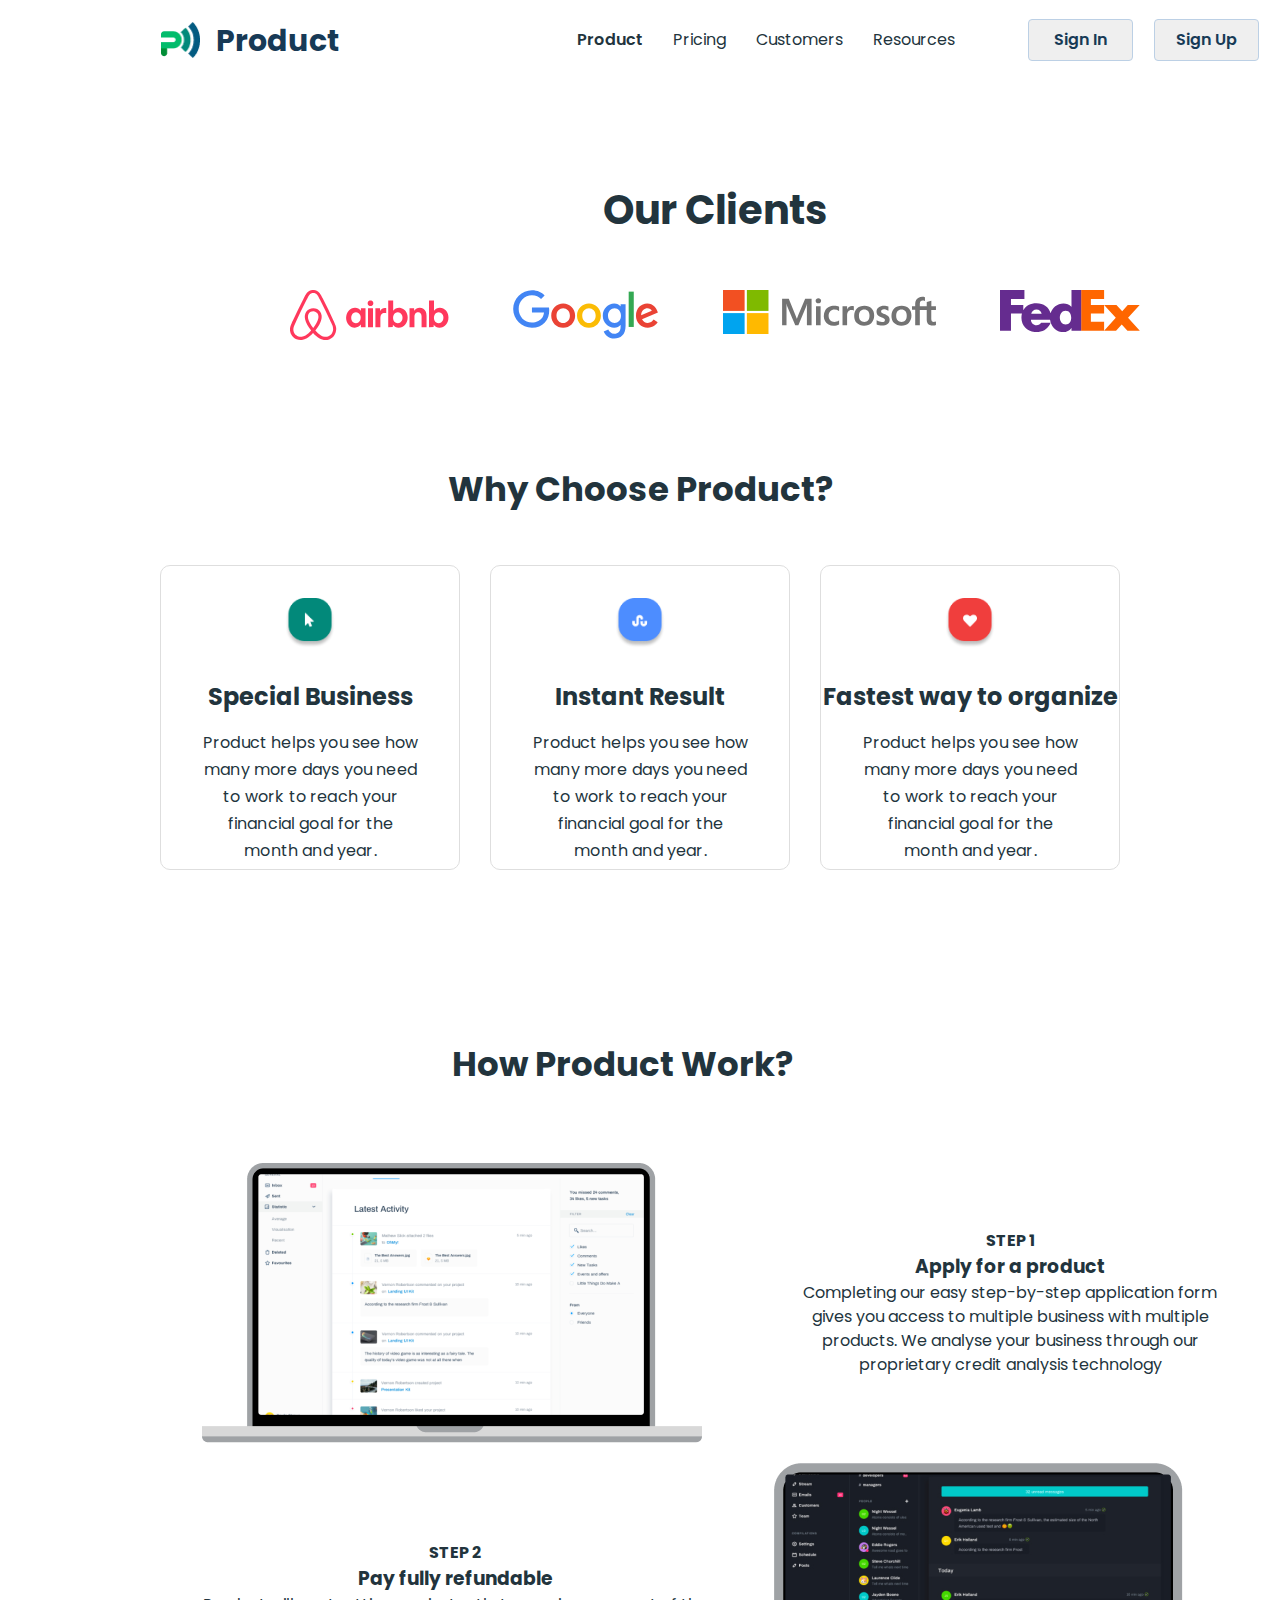
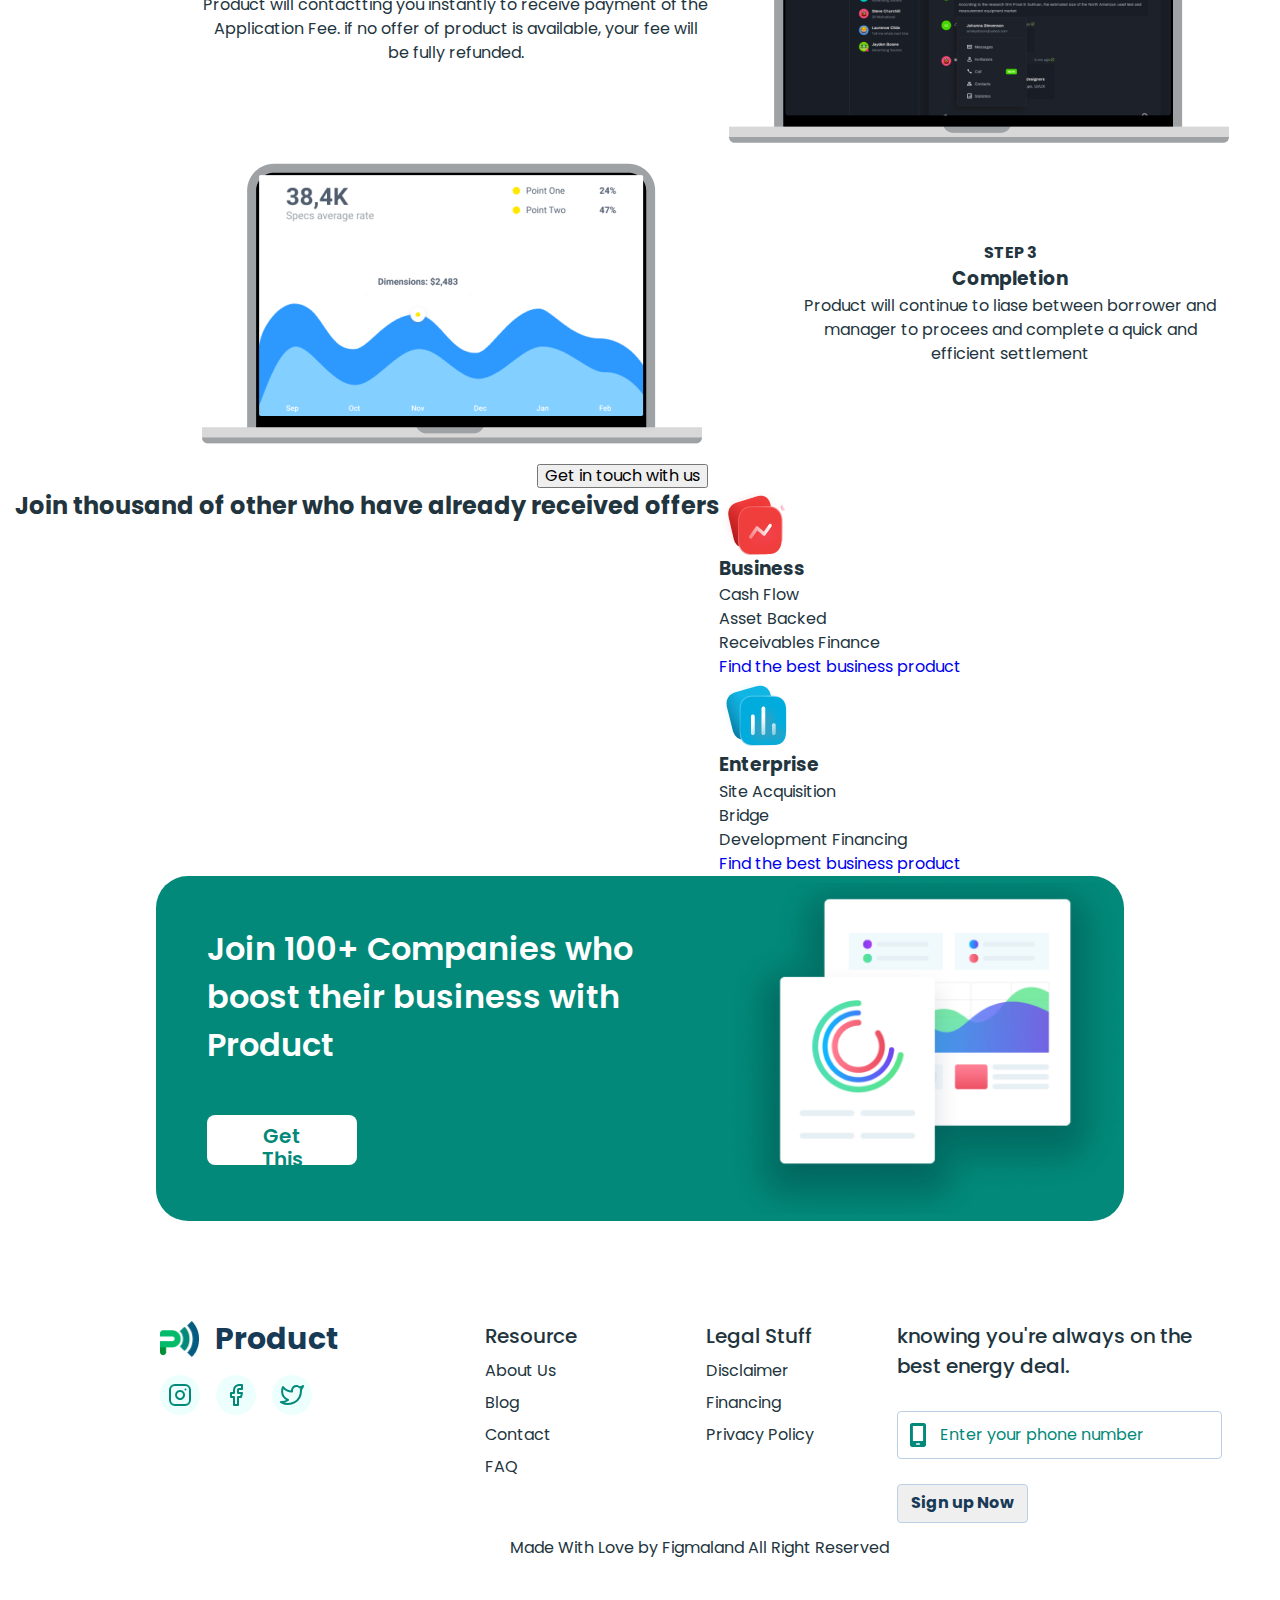
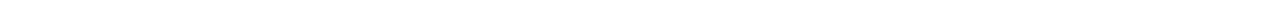
==== commit 85fda2fa: "customer css how-product-work" ====
--- a/customer.html
+++ b/customer.html
@@ -103,34 +103,46 @@
 
         <section class="how-product-work">
             <div class="flex-block container">
-                <h2>How Product Work?</h2>
-                <ul class="how-product-work-list">
-                    <li>
-                        <img src="./images/customer/mac1.png" alt="Customer 1">
-                        <h4>STEP 1</h4>
-                        <h3>Apply for a product</h3>
-                        <p>Completing our easy step-by-step application form gives you access to multiple business with
-                            multiple products. We
-                            analyse your business through our proprietary credit analysis technology</p>
-                    </li>
-                    <li>
-                        <img src="./images/customer/mac2.png" alt="Customer 2">
-                        <h4>STEP 2</h4>
-                        <h3>Pay fully refundable</h3>
-                        <p>Product will contactting you instantly to receive payment of the Application Fee. if no offer
-                            of
-                            product is available,
-                            your fee will be fully refunded.</p>
-                    </li>
-                    <li>
-                        <img src="./images/customer/mac3.png" alt="Customer 3">
-                        <h4>STEP 3</h4>
-                        <h3>Completion</h3>
-                        <p>Product will continue to liase between borrower and manager to procees
-                            and complete a quick and efficient settlement</p>
-                    </li>
-                </ul>
-                <button type="button">Get in touch with us</button>
+                <div class="how-product-work-content">
+                    <h2>How Product Work?</h2>
+                    <ul class="how-product-work-list">
+                        <li class="how-product-work-item">
+                            <img src="./images/customer/mac1.png" alt="Customer 1" class="how-product-work-image">
+                            <div class="how-product-work-text">
+                                <h4>STEP 1</h4>
+                                <h3>Apply for a product</h3>
+                                <p>Completing our easy step-by-step application form gives you access to multiple
+                                    business
+                                    with
+                                    multiple products. We
+                                    analyse your business through our proprietary credit analysis technology</p>
+                            </div>
+                        </li>
+                        <li class="how-product-work-item">
+                            <img src="./images/customer/mac2.png" alt="Customer 2" class="how-product-work-image">
+                            <div class="how-product-work-text">
+                                <h4>STEP 2</h4>
+                                <h3>Pay fully refundable</h3>
+                                <p>Product will contactting you instantly to receive payment of the Application Fee. if
+                                    no
+                                    offer
+                                    of
+                                    product is available,
+                                    your fee will be fully refunded.</p>
+                            </div>
+                        </li>
+                        <li class="how-product-work-item">
+                            <img src="./images/customer/mac3.png" alt="Customer 3" class="how-product-work-image">
+                            <div class="how-product-work-text">
+                                <h4>STEP 3</h4>
+                                <h3>Completion</h3>
+                                <p>Product will continue to liase between borrower and manager to procees
+                                    and complete a quick and efficient settlement</p>
+                            </div>
+                        </li>
+                    </ul>
+                    <button type="button">Get in touch with us</button>
+                </div>
             </div>
         </section>
 
--- a/css/styles.css
+++ b/css/styles.css
@@ -1341,3 +1341,51 @@
     margin-left: 38px;
     margin-right: 37px;
 }
+
+/* How Product Work? */
+
+.how-product-work-content {
+    text-align: center;
+}
+
+.how-product-work-content h2 {
+    text-align: center;
+    font-weight: 700;
+    font-size: 34px;
+    margin-bottom: 73px;
+}
+
+.how-product-work-list {
+    max-width: 100%;
+}
+
+.how-product-work-item {
+    display: flex;
+    align-items: center;
+    margin-bottom: 20px;
+    margin-left: 187px;
+    max-width: 1027px;
+}
+
+.how-product-work-item:nth-child(odd) {
+    flex-direction: row;
+}
+
+.how-product-work-item:nth-child(even) {
+    flex-direction: row-reverse;
+}
+
+.how-product-work-image {
+    width: 500px;
+    height: auto;
+    margin-right: 89px;
+}
+
+.how-product-work-item:nth-child(even) .how-product-work-image {
+    margin-right: 0;
+    margin-left: 20px;
+}
+
+.how-product-work-text {
+    flex: 1;
+}
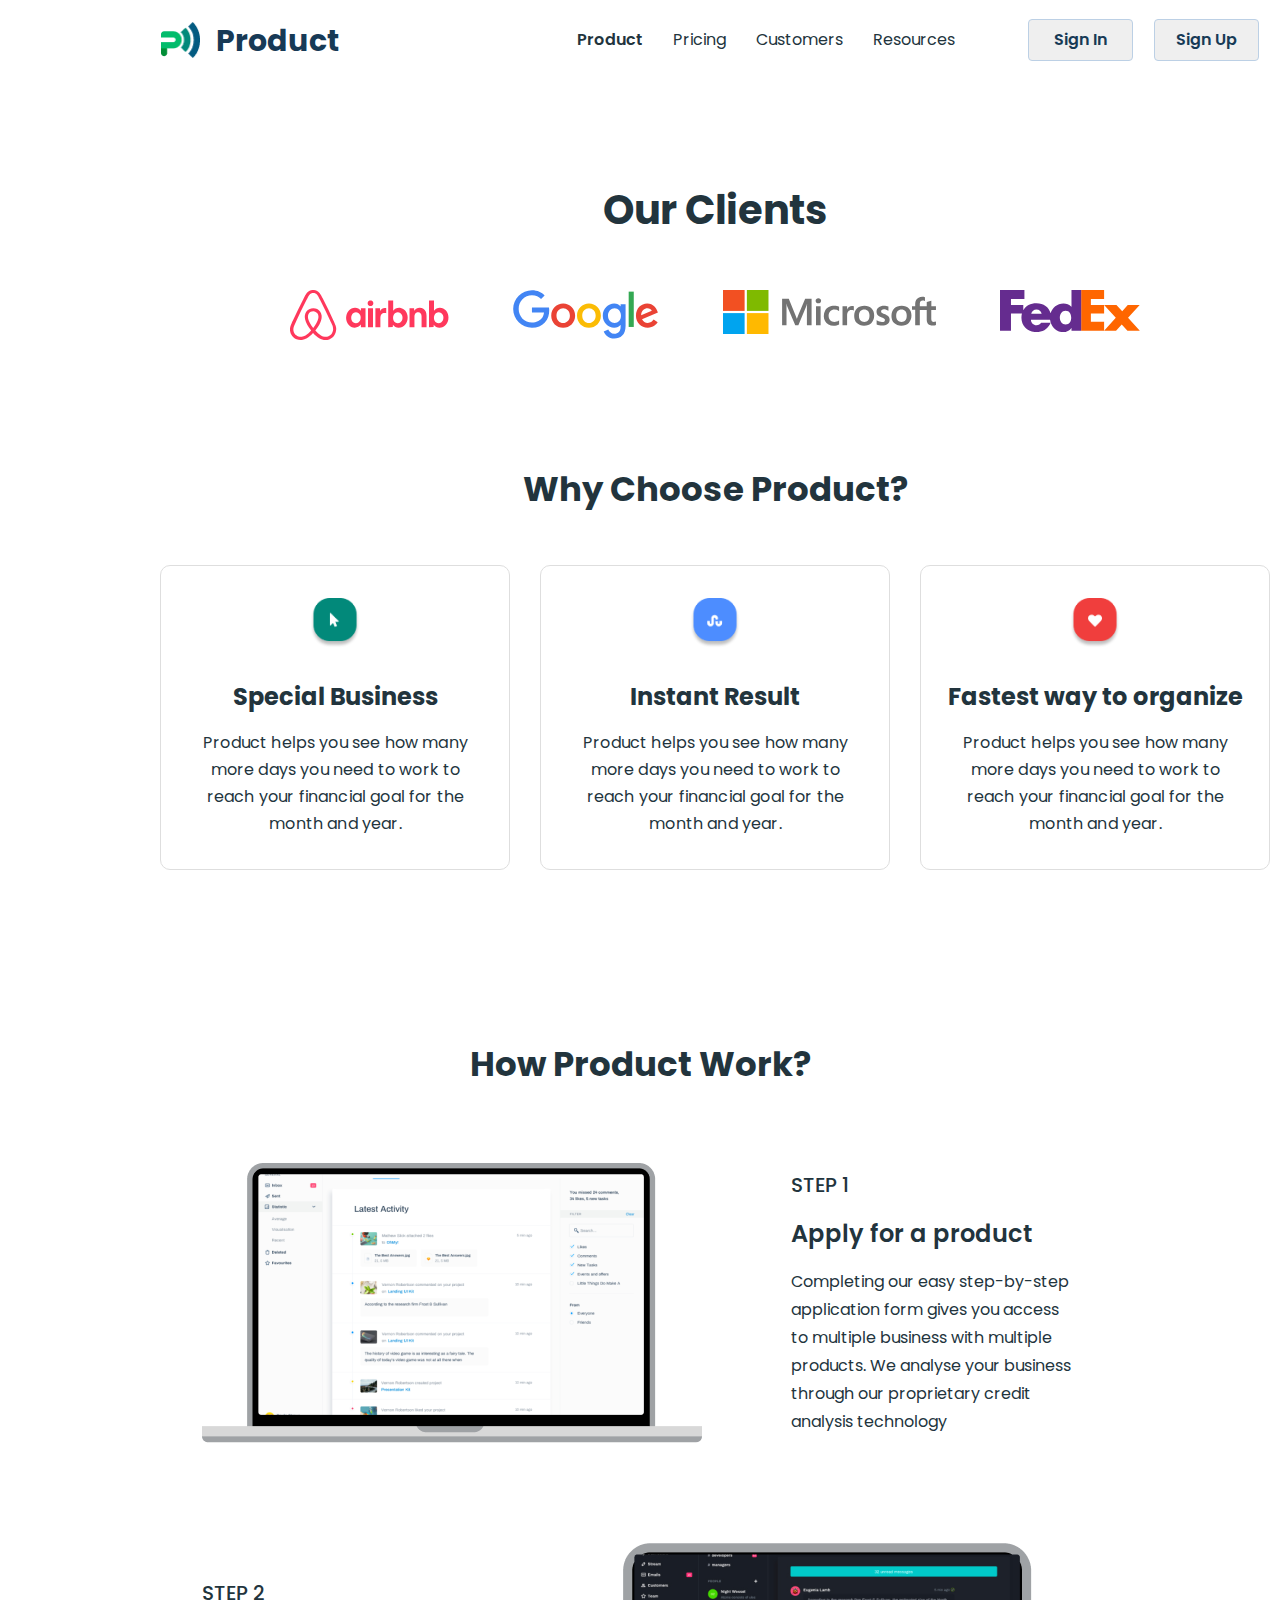
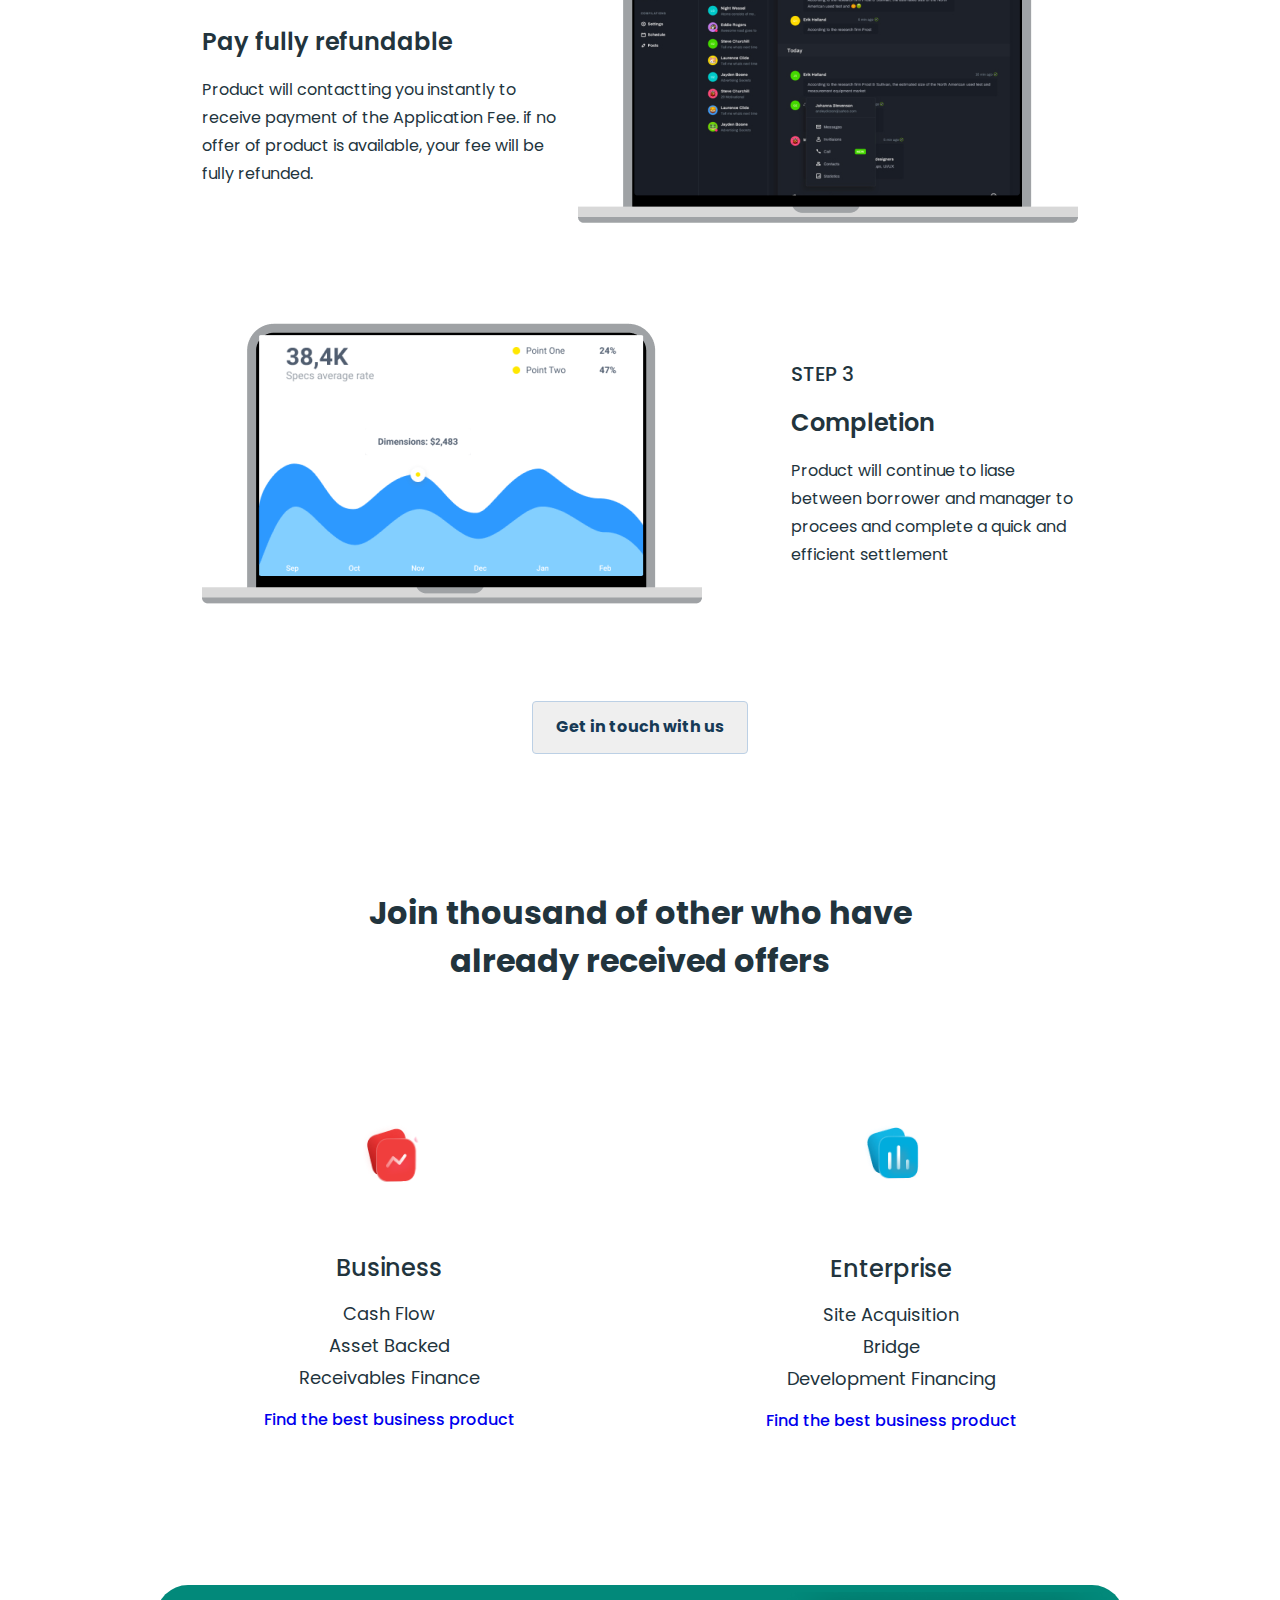
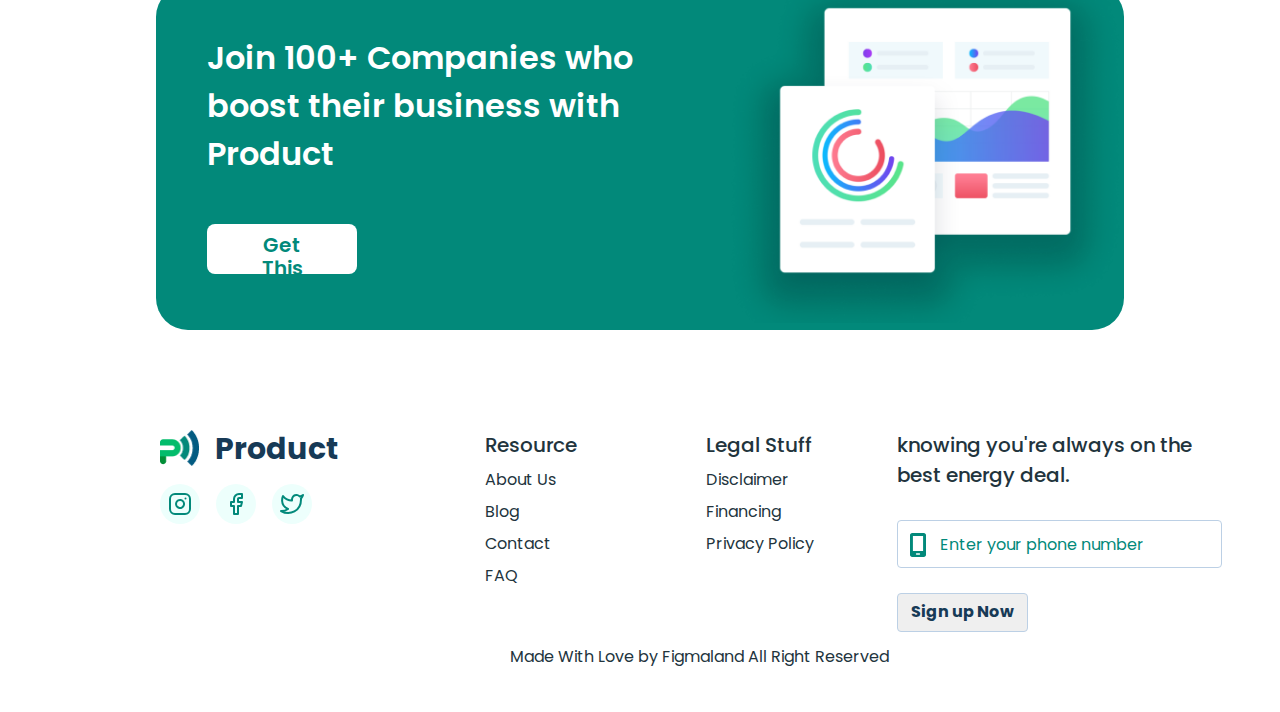
==== commit b40e3e6d: "Customer page done" ====
--- a/customer.html
+++ b/customer.html
@@ -104,7 +104,7 @@
         <section class="how-product-work">
             <div class="flex-block container">
                 <div class="how-product-work-content">
-                    <h2>How Product Work?</h2>
+                    <h2 class="how-product-work-title">How Product Work?</h2>
                     <ul class="how-product-work-list">
                         <li class="how-product-work-item">
                             <img src="./images/customer/mac1.png" alt="Customer 1" class="how-product-work-image">
@@ -148,29 +148,31 @@
 
         <section class="received-offers">
             <div class="flex-block container">
-                <h2>Join thousand of other who have already received offers</h2>
-                <ul class="received-offers-list">
-                    <li>
-                        <img src="./images/customer/activity.png" alt="Business icon">
-                        <h3>Business</h3>
-                        <ul>
-                            <li>Cash Flow</li>
-                            <li>Asset Backed</li>
-                            <li>Receivables Finance</li>
-                        </ul>
-                        <a href="#">Find the best business product</a>
-                    </li>
-                    <li>
-                        <img src="./images/customer/chart.png" alt="Enterprise icon">
-                        <h3>Enterprise</h3>
-                        <ul>
-                            <li>Site Acquisition</li>
-                            <li>Bridge</li>
-                            <li>Development Financing</li>
-                        </ul>
-                        <a href="#">Find the best business product</a>
-                    </li>
-                </ul>
+                <div class="received-offers-content">
+                    <h2>Join thousand of other who have <br /> already received offers</h2>
+                    <ul class="received-offers-list">
+                        <li class="received-offers-item">
+                            <img src="./images/customer/activity.png" alt="Business icon">
+                            <h3>Business</h3>
+                            <ul class="received-offers-list-item">
+                                <li>Cash Flow</li>
+                                <li>Asset Backed</li>
+                                <li>Receivables Finance</li>
+                            </ul>
+                            <a href="#">Find the best business product</a>
+                        </li>
+                        <li class="received-offers-item">
+                            <img src="./images/customer/chart.png" alt="Enterprise icon">
+                            <h3>Enterprise</h3>
+                            <ul class="received-offers-list-item">
+                                <li>Site Acquisition</li>
+                                <li>Bridge</li>
+                                <li>Development Financing</li>
+                            </ul>
+                            <a href="#">Find the best business product</a>
+                        </li>
+                    </ul>
+                </div>
             </div>
         </section>
 
--- a/css/styles.css
+++ b/css/styles.css
@@ -1266,6 +1266,7 @@
 
 .our-clients-content {
     text-align: center;
+    width: 100%;
     margin: 100px 275px 117px 275px;
 }
 
@@ -1285,7 +1286,7 @@
 
 .choose-product-content {
     text-align: center;
-    margin-bottom: 101px;
+    margin: 0 145px 101px 145px;
     width: 100%;
 }
 
@@ -1301,8 +1302,7 @@
     justify-content: center;
     gap: 30px;
     list-style: none;
-    padding: 0;
-    margin: 0 145px 68px 145px;
+    margin-bottom: 68px;
 }
 
 .choose-product-item {
@@ -1345,10 +1345,14 @@
 /* How Product Work? */
 
 .how-product-work-content {
-    text-align: center;
-}
-
-.how-product-work-content h2 {
+    display: flex;
+    flex-direction: column;
+    align-items: center;
+    width: 100%;
+    margin: 0 187px 115px 187px;
+}
+
+.how-product-work-title {
     text-align: center;
     font-weight: 700;
     font-size: 34px;
@@ -1362,9 +1366,34 @@
 .how-product-work-item {
     display: flex;
     align-items: center;
-    margin-bottom: 20px;
-    margin-left: 187px;
-    max-width: 1027px;
+    max-width: 100%;
+}
+
+.how-product-work-item h4 {
+    font-weight: 500;
+    font-size: 20px;
+    margin-bottom: 16px;
+}
+
+.how-product-work-item h3 {
+    font-weight: 600;
+    font-size: 24px;
+    margin-bottom: 16px;
+}
+
+.how-product-work-item p {
+    font-weight: 400;
+    font-size: 16px;
+    line-height: 1.75;
+}
+
+.how-product-work-item:nth-child(1),
+.how-product-work-item:nth-child(2) {
+    margin-bottom: 100px;
+}
+
+.how-product-work-item:nth-child(3) {
+    margin-bottom: 77px;
 }
 
 .how-product-work-item:nth-child(odd) {
@@ -1389,3 +1418,86 @@
 .how-product-work-text {
     flex: 1;
 }
+
+.how-product-work-content button {
+    display: block;
+    width: 216px;
+    height: 53px;
+    margin: 20px auto;
+    padding: 10px 20px;
+    font-weight: 700;
+    font-size: 16px;
+    border: 1px solid #bcd0e5;
+    border-radius: 4px;
+    text-align: center;
+    color: #173a56;
+    transition: background-color 250ms cubic-bezier(0.4, 0, 0.2, 1);
+}
+
+.how-product-work-content button:hover,
+.how-product-work-content button:focus {
+    background-color: #026f5c;
+    color: #fff;
+}
+
+/* Join thousand of other who have */
+
+.received-offers-content {
+    display: flex;
+    flex-direction: column;
+    align-items: center;
+    width: 100%;
+    margin: 0 145px 150px 145px;
+}
+
+.received-offers-content h2 {
+    font-weight: 700;
+    font-size: 32px;
+    text-align: center;
+    margin-bottom: 137px;
+}
+
+.received-offers-list {
+    display: flex;
+    justify-content: center;
+    gap: 50%;
+}
+
+.received-offers-list img {
+    width: 61px;
+    height: auto;
+    margin-bottom: 72px;
+}
+
+.received-offers-item {
+    display: flex;
+    flex-direction: column;
+    align-items: center;
+    text-align: center;
+}
+
+.received-offers-item h3 {
+    font-weight: 500;
+    font-size: 24px;
+    line-height: 1.167;
+    margin-bottom: 16px;
+}
+
+.received-offers-item a {
+    font-weight: 500;
+    font-size: 16px;
+    line-height: 1.75;
+    white-space: nowrap;
+    overflow: hidden;
+    text-overflow: ellipsis;
+}
+
+.received-offers-list-item {
+    font-weight: 400;
+    font-size: 18px;
+    line-height: 1.78;
+    margin-bottom: 12px;
+    white-space: nowrap;
+    overflow: hidden;
+    text-overflow: ellipsis;
+}
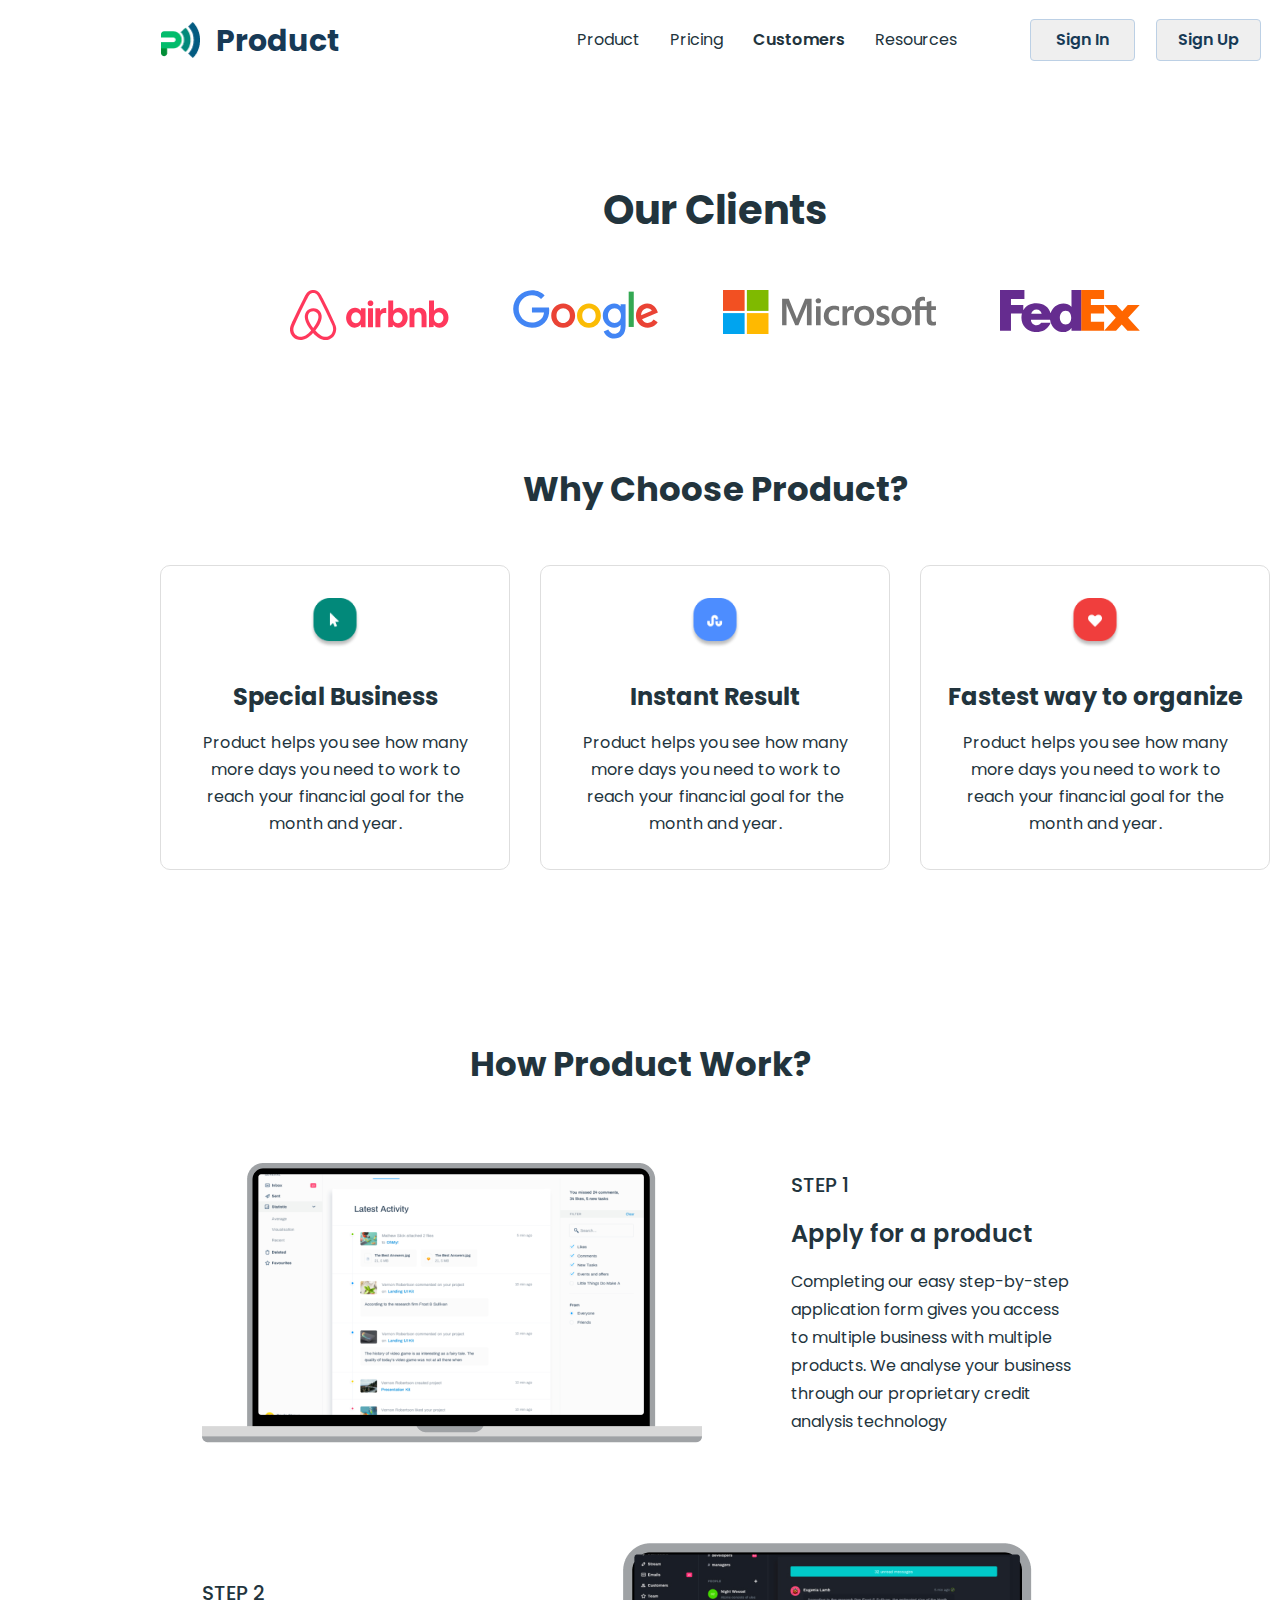
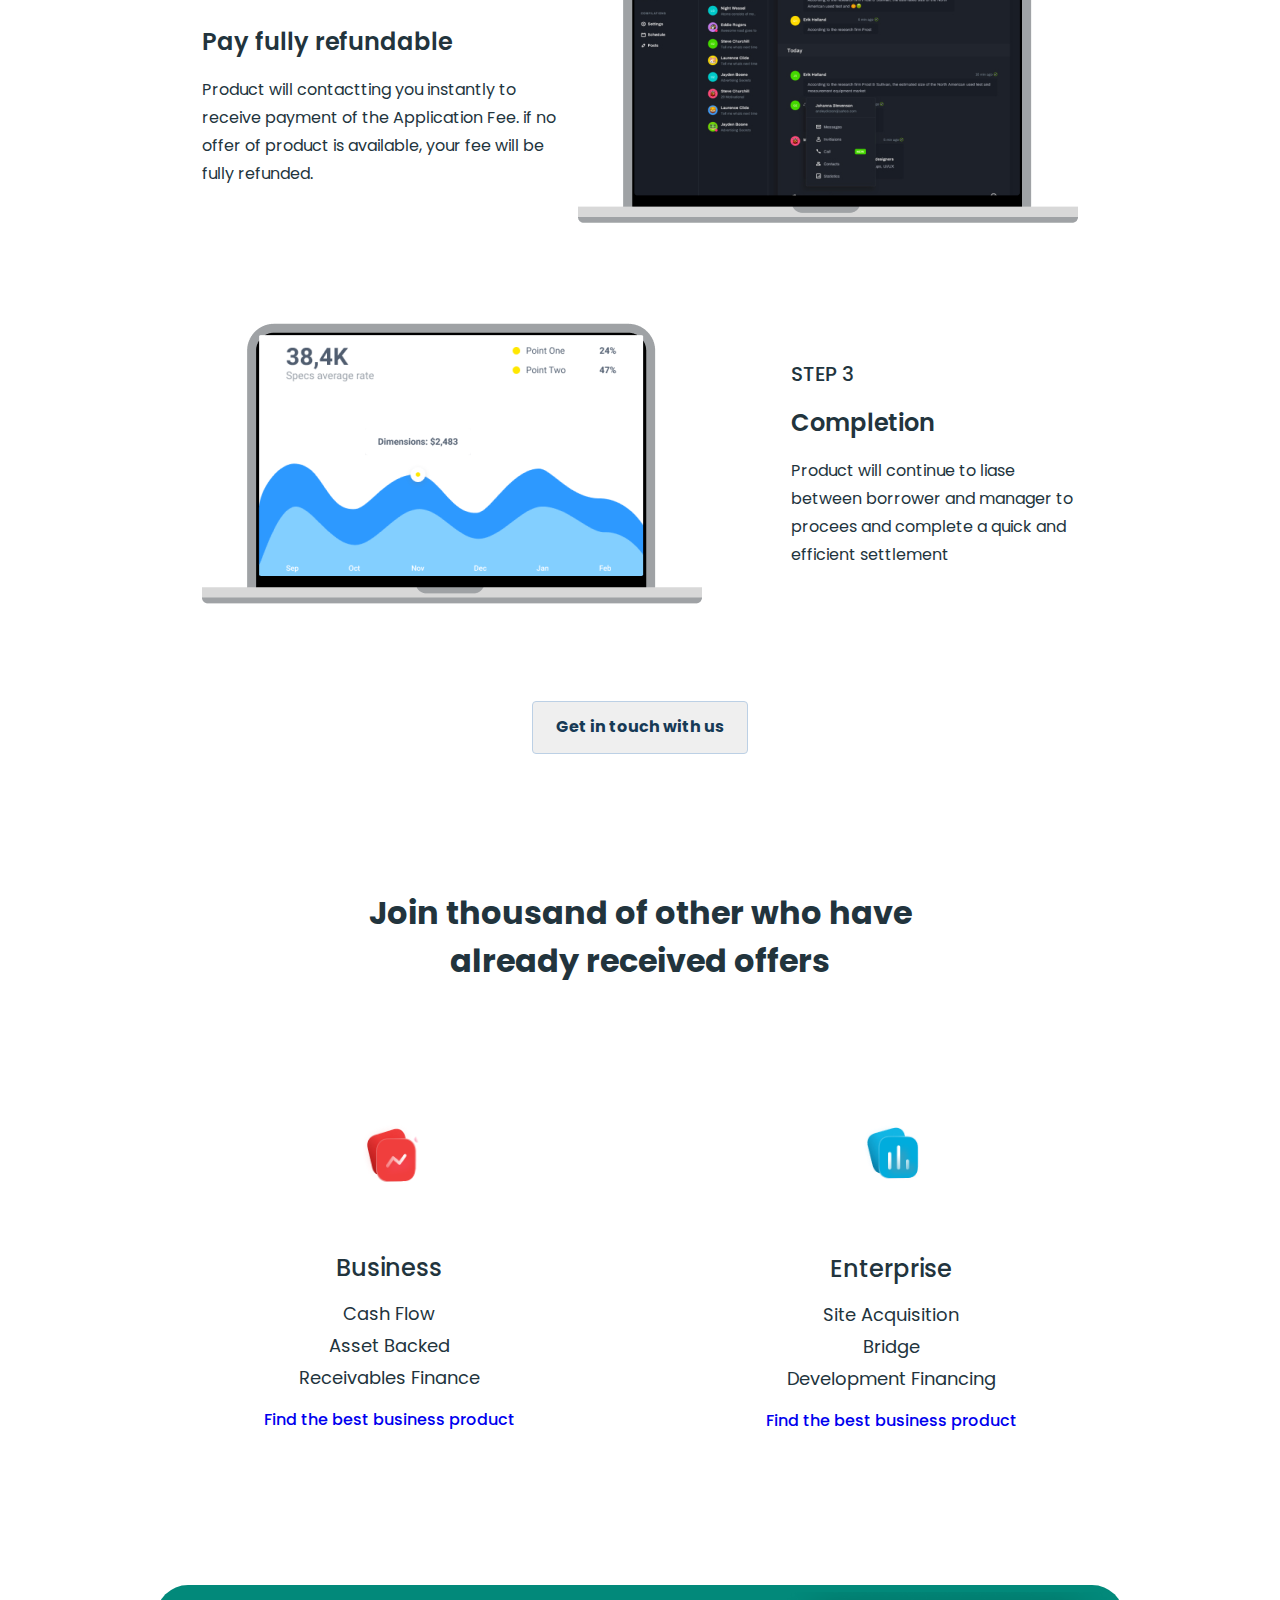
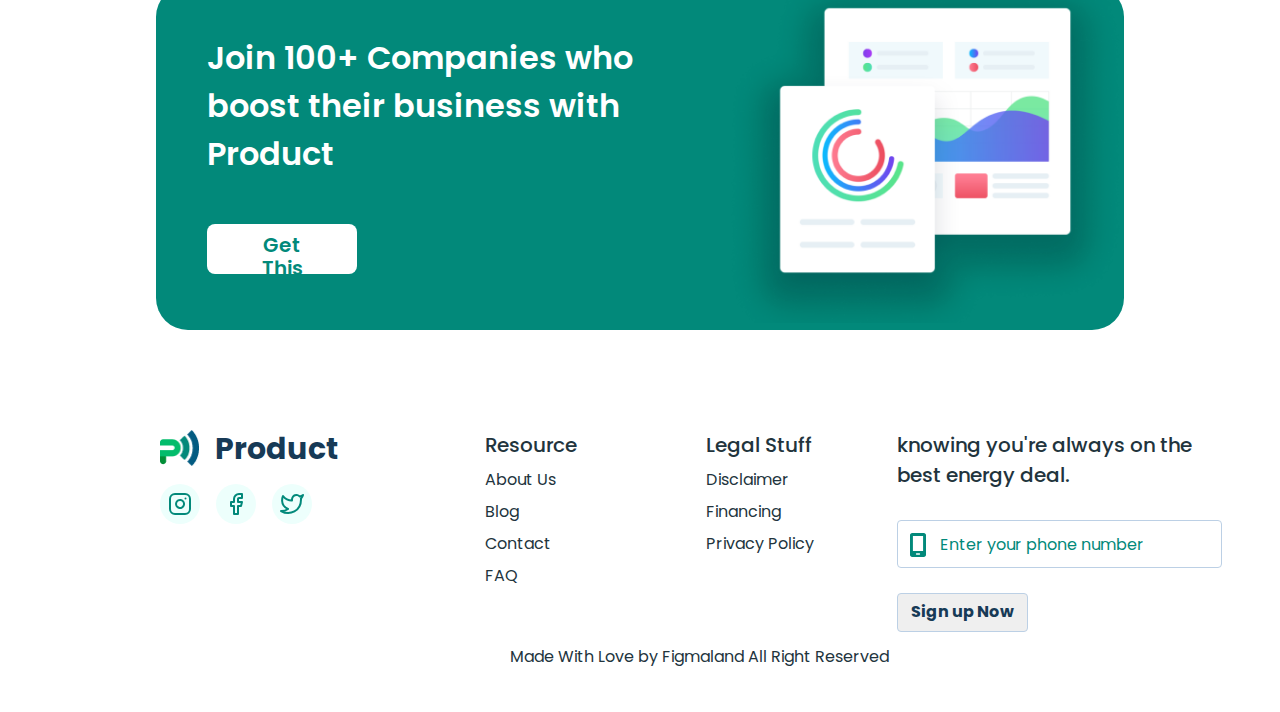
==== commit a5ccc7af: "nav links add css styles and js code" ====
--- a/customer.html
+++ b/customer.html
@@ -259,6 +259,8 @@
         </div>
     </footer>
 
+    <script src="./js/script.js"></script>
+
 </body>
 
 </html>--- a/css/styles.css
+++ b/css/styles.css
@@ -98,8 +98,8 @@
     padding: 0;
 }
 
-.nav-links li:first-child a {
-    font-weight: 600;
+.nav-links li a {
+    font-weight: 400;
     font-size: 16px;
     line-height: 1.75;
 }
@@ -111,6 +111,12 @@
     padding: 0;
     gap: 30px;
     align-items: center;
+}
+
+.nav-links a.active {
+    font-weight: 600;
+    font-size: 16px;
+    line-height: 1.75;
 }
 
 .header-buttons {
@@ -646,7 +652,7 @@
 }
 
 .price-table-list li:last-child .amount {
-    left: calc(84px - 20px);
+    left: calc(84px - 25px);
 }
 
 .price-table-item .amount {
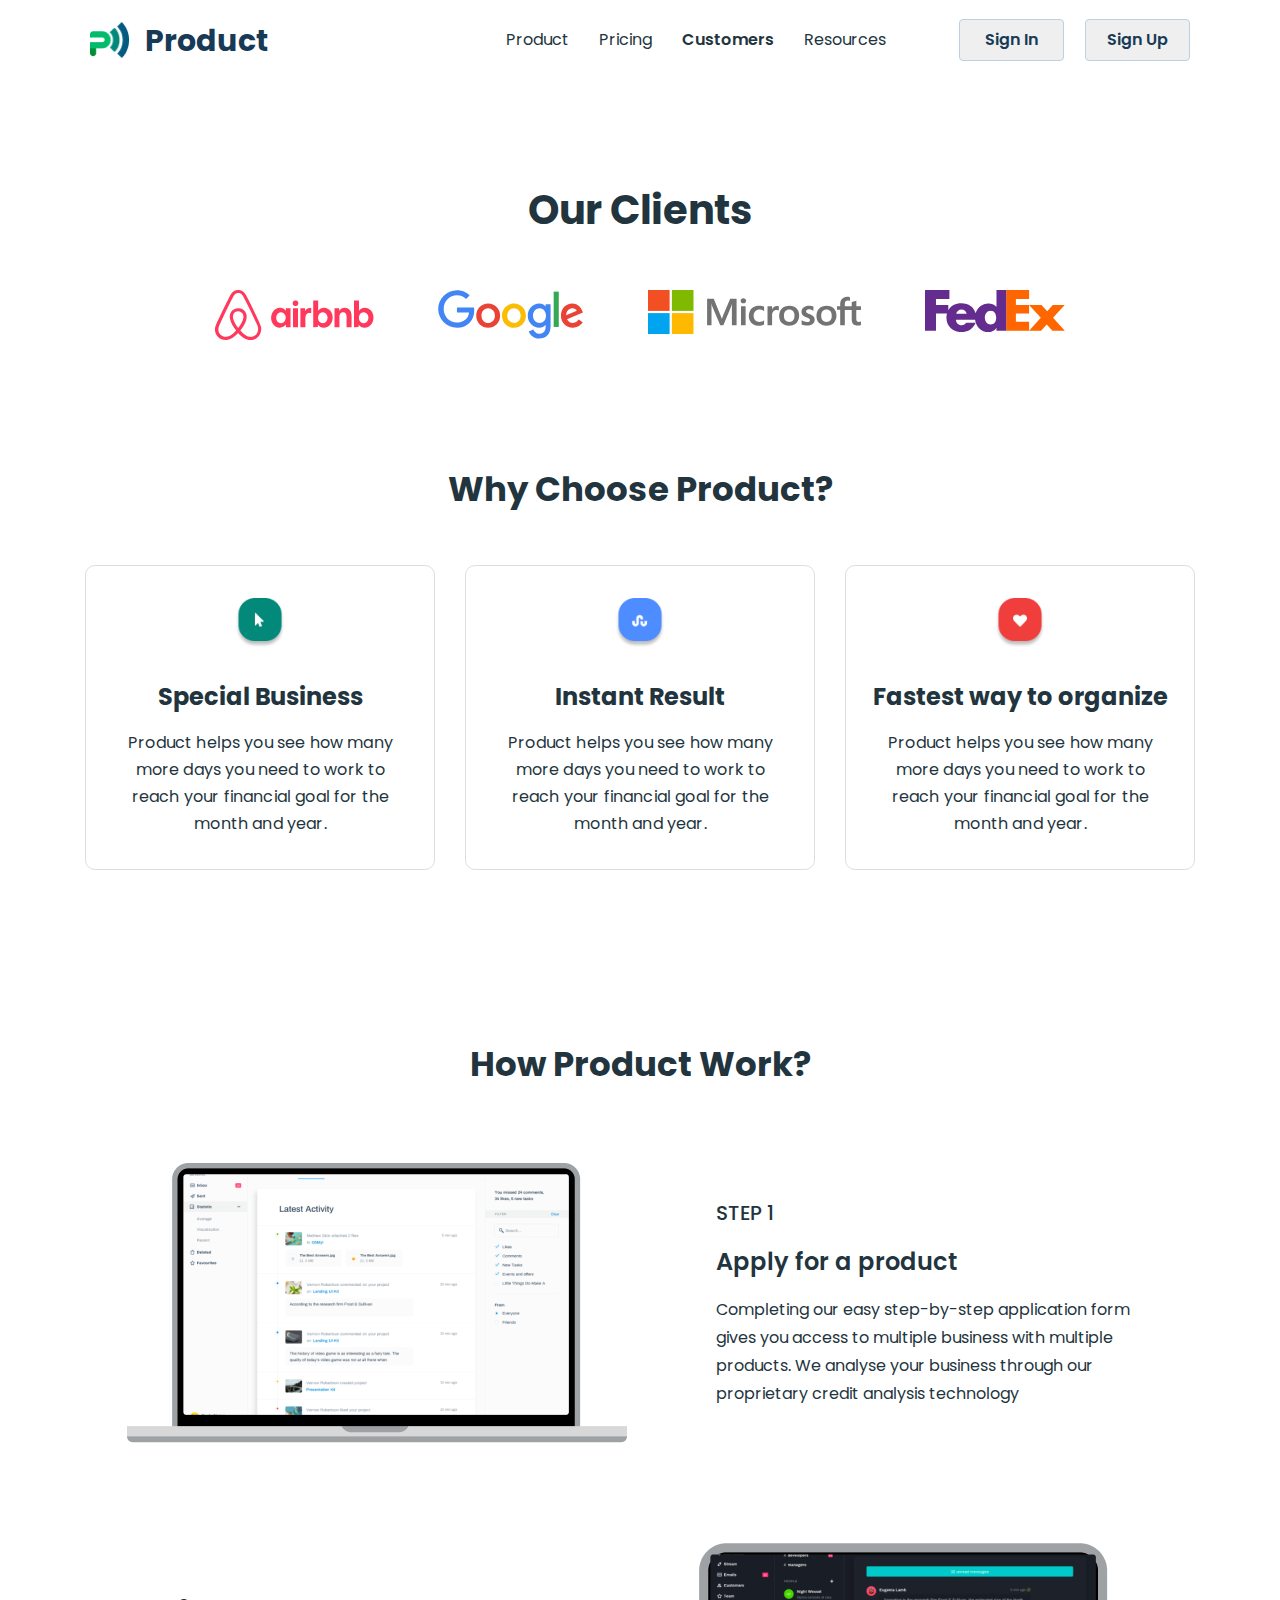
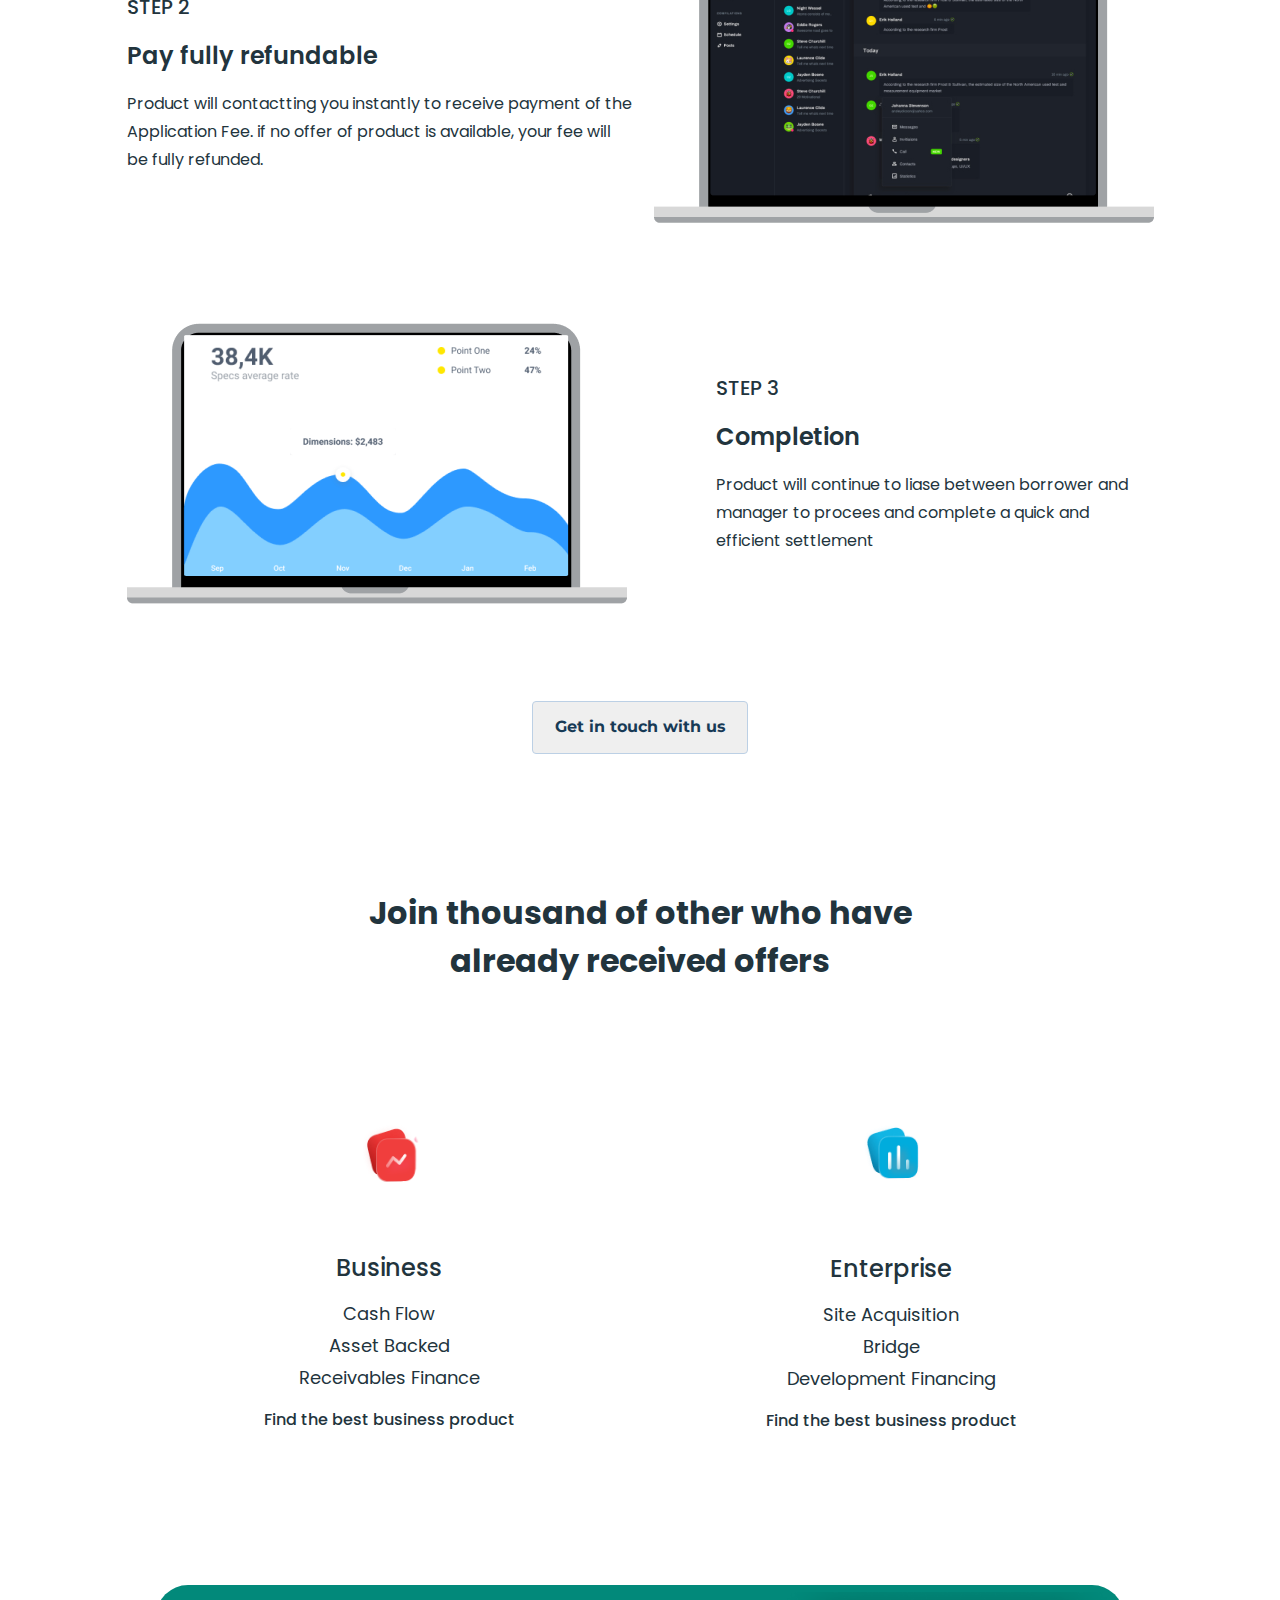
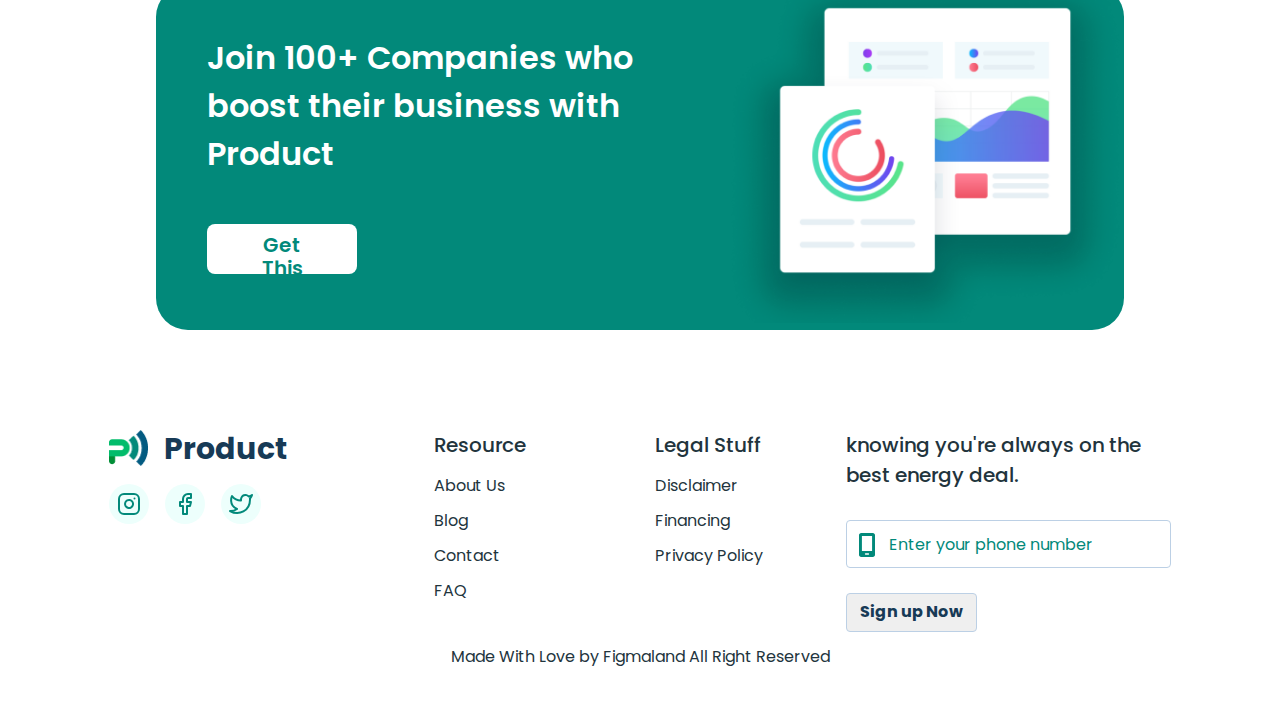
==== commit 933024b6: "done this container width: 1140px;" ====
--- a/customer.html
+++ b/customer.html
@@ -19,19 +19,21 @@
 
     <header>
         <div class="flex-block container">
-            <nav>
-                <a class="logo" href="./index.html"><img src="./images/logo.png" alt="logo" />Product</a>
-                <ul class="nav-links">
-                    <li><a href="./index.html">Product</a></li>
-                    <li><a href="./prising.html">Pricing</a></li>
-                    <li><a href="./customer.html">Customers</a></li>
-                    <li><a href="./resources.html">Resources</a></li>
+            <div class="header-block">
+                <nav>
+                    <a class="logo" href="./index.html"><img src="./images/logo.png" alt="logo" />Product</a>
+                    <ul class="nav-links">
+                        <li><a href="./index.html">Product</a></li>
+                        <li><a href="./prising.html">Pricing</a></li>
+                        <li><a href="./customer.html">Customers</a></li>
+                        <li><a href="./resources.html">Resources</a></li>
+                    </ul>
+                </nav>
+                <ul class="header-buttons">
+                    <li><button type="button">Sign In</button></li>
+                    <li><button type="button">Sign Up</button></li>
                 </ul>
-            </nav>
-            <ul class="header-buttons">
-                <li><button type="button">Sign In</button></li>
-                <li><button type="button">Sign Up</button></li>
-            </ul>
+            </div>
         </div>
     </header>
 
--- a/css/styles.css
+++ b/css/styles.css
@@ -49,53 +49,49 @@
 }
 
 .container {
-    max-width: 1400px;
+    width: 1140px;
     margin: 0 auto;
     padding: 0 15px;
+    box-sizing: border-box;
 }
 
 .flex-block {
     display: flex;
+    align-items: center;
+    justify-content: center;
 }
 
 /* Header */
 
-header {
-    display: flex;
+.header-block {
+    display: flex;
+    align-items: center;
     justify-content: space-between;
-    align-items: center;
-}
-
-header img {
+    margin: 0 145px;
+}
+
+.header-block img {
     width: 39px;
     height: 36px;
-    margin: 22px 16px 22px 146px;
-}
-
-.logo {
+    margin-right: 16px;
+}
+
+.header-block .logo {
     font-weight: 700;
     font-size: 30px;
     line-height: 0.9;
     color: #173a56;
 }
 
-nav {
-    display: flex;
-    align-items: center;
-}
-
-nav a {
-    display: flex;
-    align-items: center;
-    text-decoration: none;
+.header-block nav {
+    display: flex;
+    align-items: center;
+}
+
+.header-block nav a {
+    display: flex;
+    align-items: center;
     color: inherit;
-}
-
-nav ul {
-    display: flex;
-    list-style: none;
-    margin: 0;
-    padding: 0;
 }
 
 .nav-links li a {
@@ -108,7 +104,6 @@
     display: flex;
     list-style: none;
     margin: 26px 0 26px 237px;
-    padding: 0;
     gap: 30px;
     align-items: center;
 }
@@ -121,14 +116,11 @@
 
 .header-buttons {
     display: flex;
-    list-style: none;
-    padding: 0;
-    margin: 19px 148px 19px 73px;
+    margin-left: 73px;
 }
 
 .header-buttons li + li {
     margin-left: 21px;
-    margin-right: 148px;
 }
 
 .header-buttons li button {
@@ -153,32 +145,30 @@
 
 /* Hero Work at the speed of thought */
 
-.hero {
+.hero-block {
     display: flex;
     align-items: center;
     justify-content: space-between;
-    padding: 20px 0;
     margin: 25px 145px 100px 145px;
+    padding-left: 15px;
 }
 
 .hero-text {
     margin-right: 35px;
     padding-top: 112px;
     padding-bottom: 112px;
-    max-width: 465px;
+    width: 465px;
 }
 
 .hero-image {
     width: 610px;
-    height: 555px;
+    height: auto;
 }
 
 .hero-links {
     display: flex;
     align-items: center;
     gap: 30px;
-    list-style: none;
-    padding: 0;
 }
 
 .hero-text h1 {
@@ -242,7 +232,7 @@
     flex-direction: column;
     align-items: center;
     justify-content: center;
-    margin: 0 145px 50px 145px;
+    margin: 0 0 50px 145px;
 }
 
 .product-features-text {
@@ -260,10 +250,6 @@
     display: flex;
     justify-content: center;
     gap: 30px;
-    list-style: none;
-    padding: 0;
-    margin: 0;
-    flex-wrap: nowrap;
     margin-bottom: 50px;
 }
 
@@ -282,7 +268,7 @@
 }
 
 .features-list li {
-    max-width: 255px;
+    width: 255px;
     text-align: left;
 }
 
@@ -382,73 +368,49 @@
 
 /* Management section Effortless Validation for */
 
-.section {
-    display: flex;
-    justify-content: space-between;
+.manag-cust-collab-section {
+    display: flex;
+    flex-direction: row;
+    align-items: center;
+    gap: 84px;
+    margin: 0 145px 100px 145px;
+}
+
+.manag-cust-collab-content {
+    display: flex;
+    flex-direction: column;
     align-items: flex-start;
-    margin: 0 145px 100px 145px;
-}
-
-.section-content {
-    flex: 1;
-}
-
-.section-content h3 {
-    margin-bottom: 8px;
-}
-
-.section-content h2 {
+    justify-content: center;
+    width: 486px;
+}
+
+.manag-cust-collab-image {
+    width: 540px;
+    height: auto;
+}
+
+.manag-cust-collab-section h3 {
+    font-weight: 600;
+    font-size: 16px;
+    margin-bottom: 16px;
+}
+
+.manag-cust-collab-section h2 {
+    font-weight: 700;
+    font-size: 32px;
     margin-bottom: 25px;
 }
 
-.section-content p {
+.manag-cust-collab-section p {
+    font-weight: 400;
+    font-size: 16px;
+    line-height: 1.63;
     margin-bottom: 30px;
 }
 
-.section-list {
-    list-style: none;
-    padding: 0;
-    margin: 0;
-}
-
-.section-list li {
-    margin-bottom: 25px;
-}
-
-.section-list h3 {
-    margin-bottom: 12px;
-}
-
-.section-list p {
-    margin: 0;
-}
-
-.section-image {
-    flex: 1;
-    display: flex;
-    justify-content: center;
-    align-items: center;
-}
-
-.section-image img {
-    max-width: 100%;
-    height: auto;
-    border-radius: 8px;
-}
-
-/* Specific styles */
-.management-content {
-    margin-right: 20px;
-}
-
-.customer-support-image {
-    margin-right: 84px;
-}
-
 .customer-list p {
     display: flex;
     align-items: center;
-    margin: 0;
 }
 
 .customer-icon {
@@ -540,21 +502,20 @@
     flex-direction: column;
     align-items: center;
     width: 100%;
-    margin: 0 145px 171px 145px;
+    margin: 0 145px 100px 145px;
 }
 
 .price-table-header {
     text-align: center;
-    margin-bottom: 20px;
+    margin-bottom: 10px;
 }
 
 .price-table-list {
+    font-family: var(--third-family);
     display: flex;
     justify-content: space-between;
     align-items: flex-start;
-    list-style: none;
-    padding: 0;
-    margin: 0;
+    gap: 72px;
     width: 100%;
 }
 
@@ -563,10 +524,8 @@
     border-radius: 8px;
     width: 322px;
     height: 456px;
-    margin-right: 20px;
-    display: flex;
-    flex-direction: column;
-    justify-content: center;
+    display: flex;
+    flex-direction: column;
     align-items: center;
     text-align: center;
     position: relative;
@@ -652,7 +611,7 @@
 }
 
 .price-table-list li:last-child .amount {
-    left: calc(84px - 25px);
+    left: calc(84px - 27px);
 }
 
 .price-table-item .amount {
@@ -682,12 +641,6 @@
     color: #afafaf;
     top: 57px;
     left: 140px;
-}
-
-.price-table-item ul {
-    list-style: none;
-    padding: 0;
-    margin: 0;
 }
 
 .price-table-item ul li {
@@ -828,7 +781,7 @@
 
 .quick-easy-process {
     text-align: center;
-    margin: 0 242px 100px 242px;
+    margin: 0 97px 100px 97px;
 }
 
 .quick-easy-process h2 {
@@ -875,7 +828,7 @@
 }
 
 .service-list li img {
-    width: 100px;
+    width: 98px;
     height: auto;
 }
 
@@ -931,7 +884,13 @@
 }
 
 .footer-logo .logo {
+    display: flex;
+    align-items: center;
     margin-right: 146px;
+    font-weight: 700;
+    font-size: 30px;
+    line-height: 0.9;
+    color: #173a56;
 }
 
 .footer-logo .logo img {
@@ -945,7 +904,6 @@
     display: flex;
     justify-content: space-between;
     align-items: flex-start;
-    padding: 0;
 }
 
 .footer-social-list {
@@ -968,7 +926,13 @@
 .footer-links {
     display: flex;
     flex-direction: column;
-    gap: 8px;
+}
+
+.footer-links a {
+    font-weight: 400;
+    font-size: 16px;
+    line-height: 2.19;
+    color: inherit;
 }
 
 .footer-column-resource {
@@ -981,9 +945,9 @@
 }
 
 .footer-copyright {
+    text-align: center;
     margin-top: 10px;
     margin-bottom: 40px;
-    margin-left: 350px;
     font-weight: 400;
     font-size: 16px;
     line-height: 1.88;
@@ -1041,7 +1005,6 @@
     text-align: center;
     color: #173a56;
     margin-top: 25px;
-    padding: 0;
     transition: background-color 250ms cubic-bezier(0.4, 0, 0.2, 1);
 }
 
@@ -1053,18 +1016,13 @@
 }
 
 /* Styles for pricing page */
-/* Pricing nav */
-
-.pricing-page nav {
-    margin-bottom: 50px;
-}
-
 /* Price Table*/
 
 .pricing-page .price-table-header h1 {
     font-weight: 600;
     font-size: 24px;
     margin-bottom: 32px;
+    margin-top: 50px;
     text-align: center;
 }
 
@@ -1116,6 +1074,7 @@
 }
 
 .enterprise-plan button {
+    font-family: var(--third-family);
     border-radius: 8px;
     width: 224px;
     height: 44px;
@@ -1141,7 +1100,6 @@
     display: flex;
     flex-direction: column;
     justify-content: center;
-    align-items: center;
     text-align: center;
     margin: 0 114px 6px 155px;
 }
@@ -1155,7 +1113,6 @@
 .alongside-content-block {
     display: flex;
     align-items: flex-start;
-    width: 100%;
 }
 
 .main-alongside-image {
@@ -1169,7 +1126,8 @@
     display: flex;
     flex-direction: column;
     justify-content: center;
-    width: 100%;
+    width: 543px;
+    height: auto;
 }
 
 .product-alongside-item {
@@ -1262,10 +1220,6 @@
     transition: transform 0.3s ease;
 }
 
-.faq-list h4.active .faq-icon use {
-    href: ./images/icons.svg#minus-circle; /* Change the icon when active */
-}
-
 /* Customer Support */
 
 /* Our clients block*/
@@ -1354,7 +1308,6 @@
     display: flex;
     flex-direction: column;
     align-items: center;
-    width: 100%;
     margin: 0 187px 115px 187px;
 }
 
@@ -1422,10 +1375,13 @@
 }
 
 .how-product-work-text {
+    width: 438px;
+    height: auto;
     flex: 1;
 }
 
 .how-product-work-content button {
+    font-family: var(--third-family);
     display: block;
     width: 216px;
     height: 53px;
@@ -1496,6 +1452,7 @@
     white-space: nowrap;
     overflow: hidden;
     text-overflow: ellipsis;
+    color: inherit;
 }
 
 .received-offers-list-item {
@@ -1507,3 +1464,296 @@
     overflow: hidden;
     text-overflow: ellipsis;
 }
+
+/* Resources Page */
+
+.hero-resources-block {
+    display: flex;
+    flex-direction: row;
+    justify-content: space-between;
+    align-items: center;
+    margin: 76px 133px 67px 145px;
+}
+
+.hero-resources-block .highlight {
+    font-weight: 500;
+    color: #02897a;
+}
+
+.hero-resources-text {
+    padding-left: 15px;
+    width: 610px;
+}
+
+.hero-resources-image-container img {
+    width: 541px;
+    height: auto;
+}
+
+.hero-resources h1 {
+    font-weight: 600;
+    font-size: 40px;
+    line-height: 1.49;
+    letter-spacing: -0.03em;
+    margin-bottom: 24px;
+}
+
+.hero-resources p {
+    font-weight: 400;
+    font-size: 20px;
+    line-height: 1.6;
+    letter-spacing: -0.03em;
+    margin-bottom: 24px;
+}
+
+.hero-resources-list li {
+    display: flex;
+    justify-content: center;
+    align-items: center;
+    text-align: center;
+}
+
+.hero-resources-list li:first-child {
+    width: 469px;
+    border: 1px solid #eaeaea;
+    border-radius: 100px;
+    margin-bottom: 24px;
+}
+
+.hero-resources-list li:nth-child(2) {
+    justify-content: flex-start;
+    text-align: left;
+}
+
+.hero-resources-list li:nth-child(2) img {
+    margin-right: 9px;
+    width: 125px;
+    height: auto;
+}
+
+.hero-resources-list li:nth-child(2) a {
+    font-weight: 400;
+    font-size: 14px;
+    color: inherit;
+}
+
+.hero-resources-list button {
+    border-radius: 100px;
+    margin-right: 8px;
+    width: 160px;
+    height: 50px;
+    font-weight: 600;
+    font-size: 16px;
+    border: 1px solid #bcd0e5;
+    text-align: center;
+    color: #173a56;
+    transition: background-color 250ms cubic-bezier(0.4, 0, 0.2, 1);
+}
+
+.hero-resources-list button:hover,
+.hero-resources-list button:focus {
+    background-color: #02897a;
+    color: #fff;
+    border: none;
+}
+
+.hero-resources-list input[type="email"] {
+    font-weight: 400;
+    font-size: 16px;
+    line-height: 1;
+    letter-spacing: -0.03em;
+    border: none;
+    margin-left: 27px;
+    padding: 0;
+    width: 100%;
+}
+
+/* Latest Stories */
+
+.latest-stories-block {
+    display: flex;
+    flex-direction: column;
+    align-items: center;
+    text-align: center;
+    justify-content: center;
+    margin-bottom: 150px;
+}
+
+.latest-stories-block h2 {
+    font-weight: 700;
+    font-size: 34px;
+    margin-bottom: 8px;
+}
+
+.latest-stories-block p {
+    font-weight: 500;
+    font-size: 16px;
+    line-height: 1.625;
+    margin-bottom: 32px;
+}
+
+.latest-stories-list {
+    display: flex;
+    flex-wrap: wrap;
+    justify-content: center;
+    align-items: center;
+}
+
+.latest-stories-list li {
+    width: 348px;
+    margin-right: 32px;
+    box-sizing: border-box;
+    text-align: left;
+}
+
+.latest-stories-list li:nth-child(3n) {
+    margin-right: 0;
+}
+
+.latest-stories-list img {
+    margin-bottom: 22px;
+}
+
+.latest-stories-list p {
+    font-weight: 400;
+    font-size: 16px;
+    line-height: 1.75;
+    margin-bottom: 12px;
+    margin-left: 24px;
+}
+
+.latest-stories-list h3 {
+    font-weight: 700;
+    font-size: 24px;
+    line-height: 1.57;
+    margin-bottom: 72px;
+    margin-left: 24px;
+}
+
+.latest-stories-block a {
+    font-weight: 500;
+    font-size: 18px;
+    line-height: 1.44;
+    display: inline-flex;
+    align-items: center;
+    color: inherit;
+}
+
+.latest-stories-block a img {
+    margin-left: 8px;
+}
+
+/* Contact Us */
+
+.contact-us-block {
+    display: flex;
+    flex-direction: column;
+    align-items: center;
+    text-align: center;
+    margin: 0 265px 100px 265px;
+}
+
+.contact-us-block h2 {
+    font-weight: 700;
+    font-size: 34px;
+    line-height: 1.68;
+    letter-spacing: 0.01em;
+    margin-bottom: 17px;
+}
+
+.contact-us-block p {
+    font-weight: 500;
+    font-size: 18px;
+    line-height: 1.56;
+    letter-spacing: 0.01em;
+    margin-bottom: 65px;
+}
+
+.contact-us-block img {
+    width: 871px;
+    height: auto;
+    margin-bottom: 60px;
+}
+
+.contact-us-block h3 {
+    font-weight: 700;
+    font-size: 24px;
+    line-height: 1.375;
+    letter-spacing: 0em;
+    margin-bottom: 16px;
+}
+
+.contact-us-block .footer-social-list {
+    margin-top: 0;
+    margin-bottom: 56px;
+}
+
+.contact-us-block .contact-form {
+    display: flex;
+    flex-direction: column;
+    align-items: left;
+    gap: 45px;
+    border: 1px solid #ddd;
+    border-radius: 20px;
+    padding: 52px 50px;
+    width: 868px;
+    height: 670px;
+}
+
+.contact-form form {
+    display: flex;
+    flex-direction: column;
+    width: 100%;
+}
+
+.contact-us-block .contact-form input {
+    font-family: var(--font4);
+    border: 1px solid #e8e8e8;
+    border-radius: 39px;
+    padding: 19px 20px;
+    margin-bottom: 45px;
+    width: 768px;
+    height: 54px;
+    background: #f5f5f5;
+    font-weight: 400;
+    font-size: 15px;
+    line-height: 1.06667;
+    letter-spacing: 0.01em;
+}
+
+.contact-us-block .contact-form textarea {
+    font-family: var(--font4);
+    border: 1px solid #e8e8e8;
+    padding: 23px 20px;
+    width: 728px;
+    height: 147px;
+    margin-bottom: 45px;
+    background: #f5f5f5;
+    font-weight: 400;
+    font-size: 15px;
+    line-height: 1.1;
+    letter-spacing: 0.01em;
+    resize: none;
+}
+
+.contact-us-block .contact-form button {
+    font-family: var(--font4);
+    align-self: flex-start;
+    border-radius: 35px;
+    padding: 18px 38px;
+    width: 145px;
+    height: 52px;
+    font-weight: 700;
+    font-size: 16px;
+    border: 1px solid #bcd0e5;
+    text-align: center;
+    color: #173a56;
+    margin-top: 25px;
+    transition: background-color 250ms cubic-bezier(0.4, 0, 0.2, 1);
+}
+
+.contact-us-block .contact-form button:hover {
+    background-color: #02897a;
+    color: #fff;
+    border: none;
+}
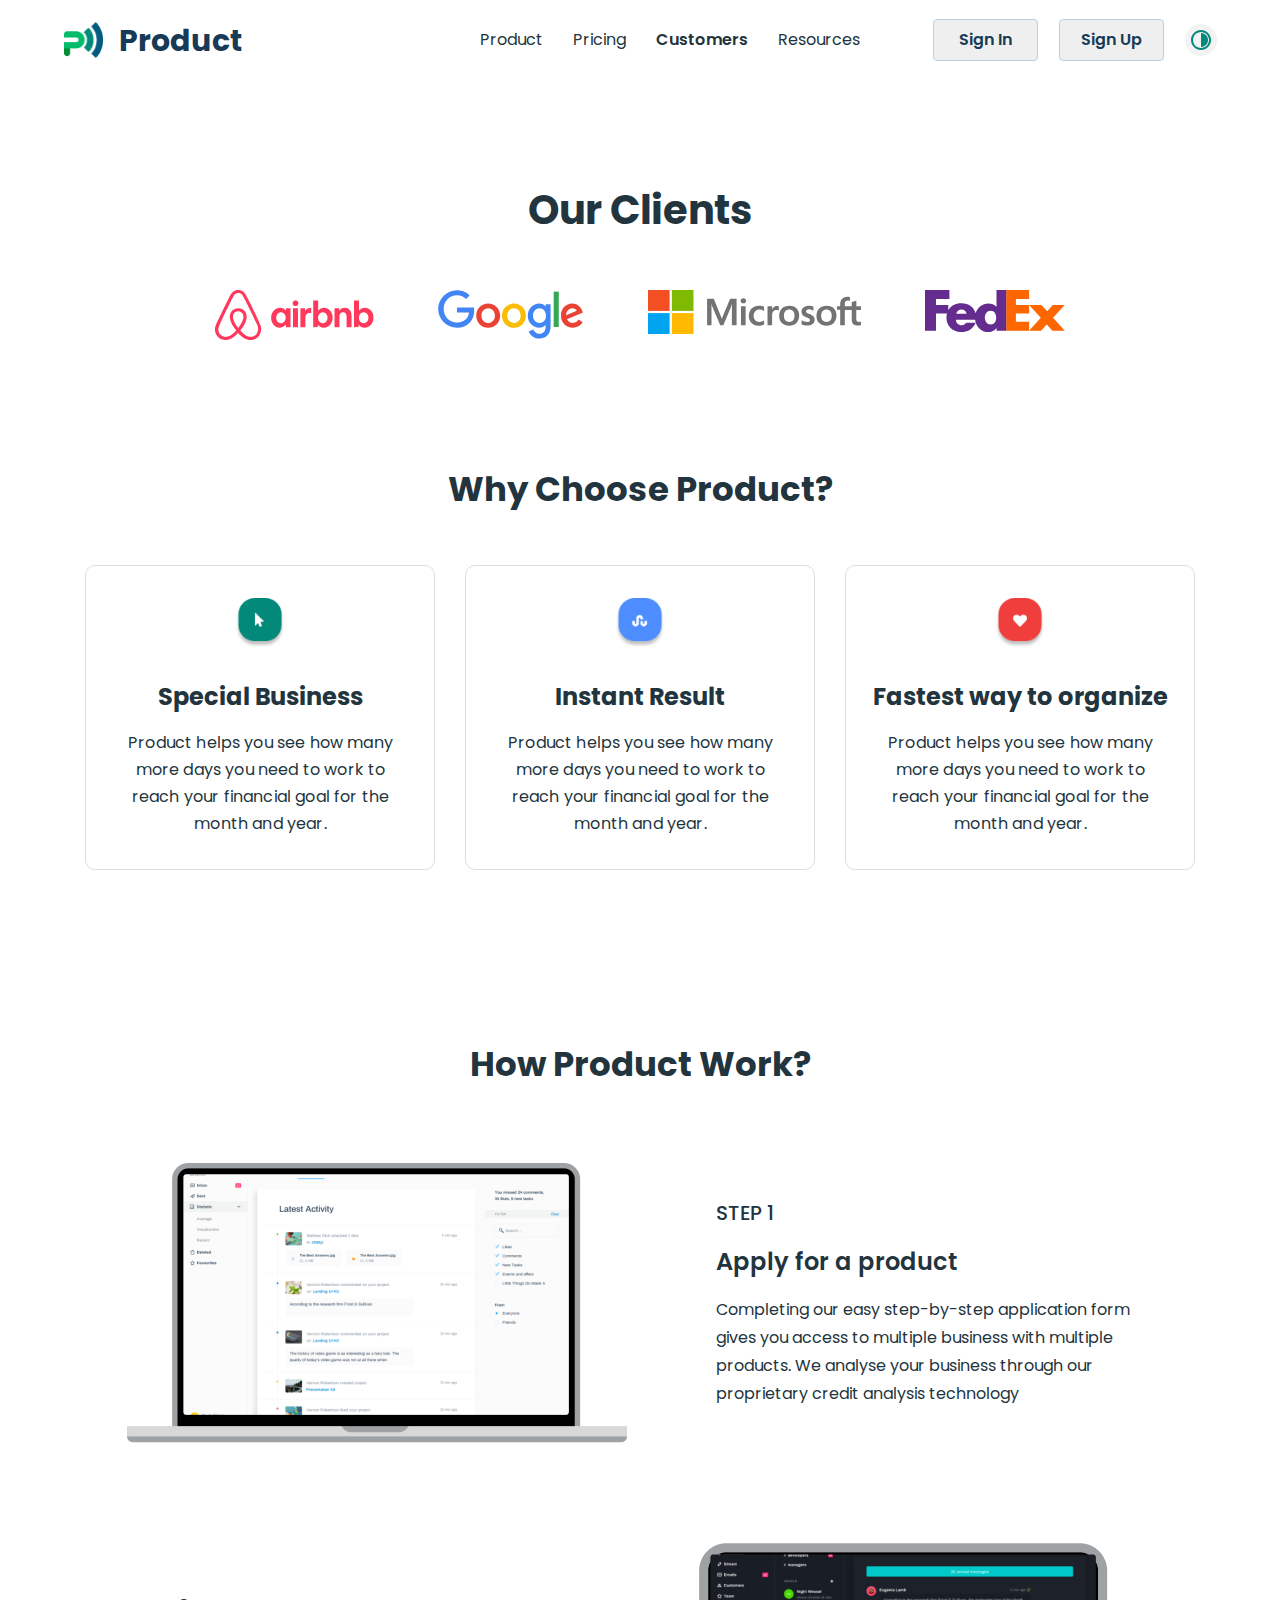
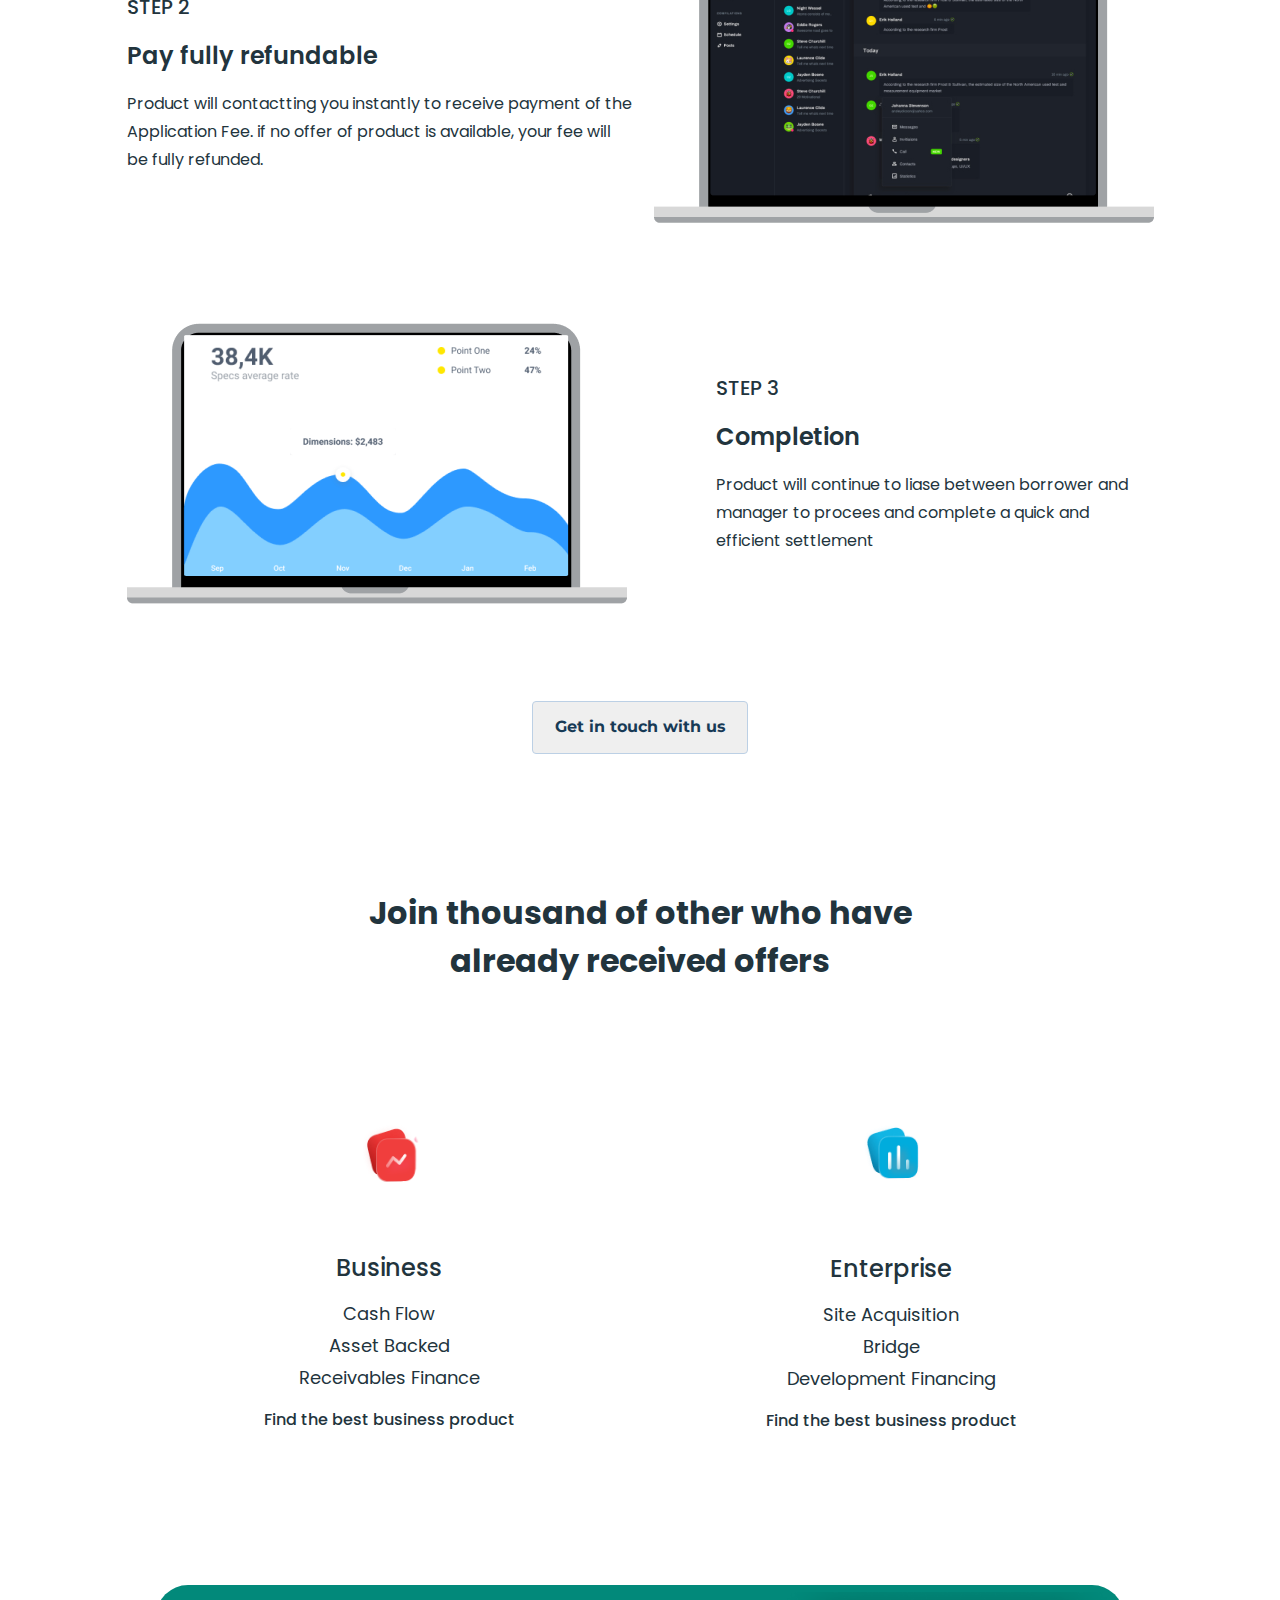
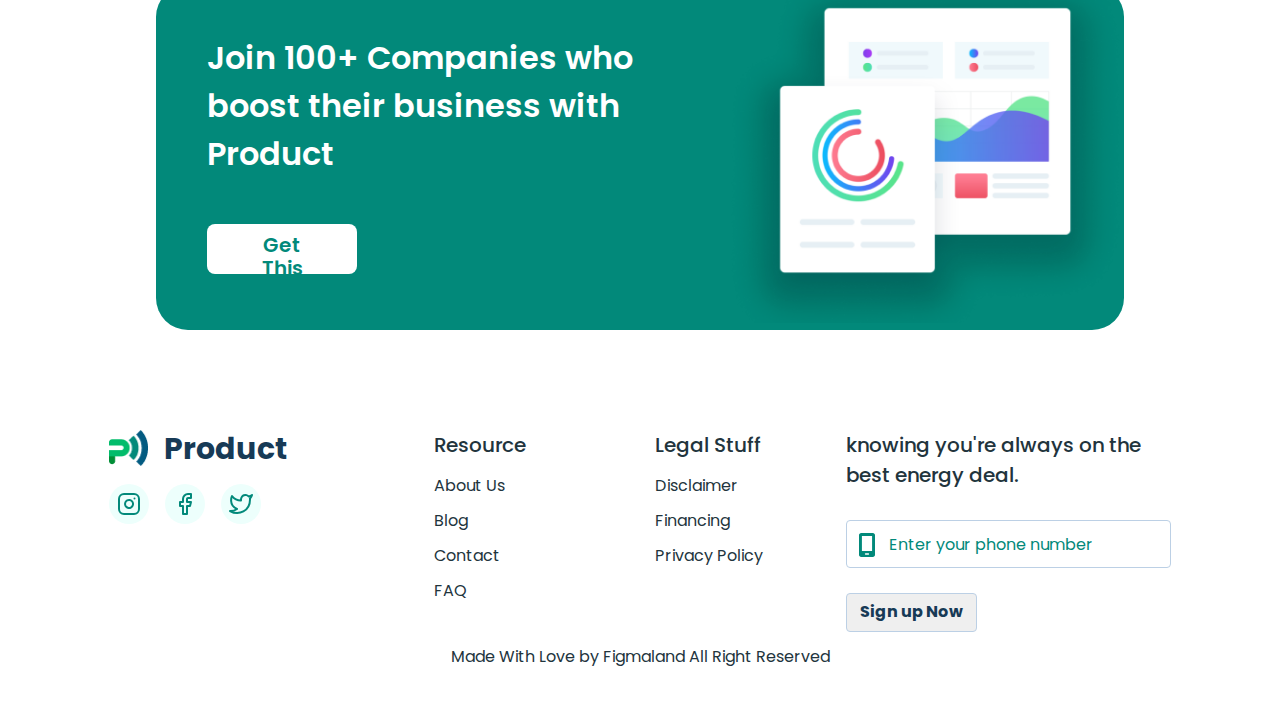
==== commit 45947744: "add link to dark-theme" ====
--- a/customer.html
+++ b/customer.html
@@ -32,6 +32,13 @@
                 <ul class="header-buttons">
                     <li><button type="button">Sign In</button></li>
                     <li><button type="button">Sign Up</button></li>
+                    <li class="dark-theme-link">
+                        <a href="#" id="dark-theme-toggle">
+                            <svg class="dark-theme-icon" aria-hidden="true">
+                                <use href="./images/icons.svg#dark-theme-icon"></use>
+                            </svg>
+                        </a>
+                    </li>
                 </ul>
             </div>
         </div>
--- a/css/styles.css
+++ b/css/styles.css
@@ -61,6 +61,12 @@
     justify-content: center;
 }
 
+/* Dark theme styles */
+body.dark-theme {
+    background-color: #1f2e35;
+    color: #ffffff;
+}
+
 /* Header */
 
 .header-block {
@@ -141,6 +147,29 @@
     background-color: #02897a;
     color: #fff;
     border: none;
+}
+
+.dark-theme-link {
+    display: flex;
+    align-items: center;
+    gap: 10px;
+    border-radius: 100px;
+    margin-top: 5px;
+    width: 32px;
+    height: 32px;
+    background-color: #f3f3f3;
+    padding: 4px;
+}
+
+.dark-theme-link a {
+    display: flex;
+    align-items: center;
+    color: inherit;
+}
+
+.dark-theme-icon {
+    width: 24px;
+    height: 24px;
 }
 
 /* Hero Work at the speed of thought */
